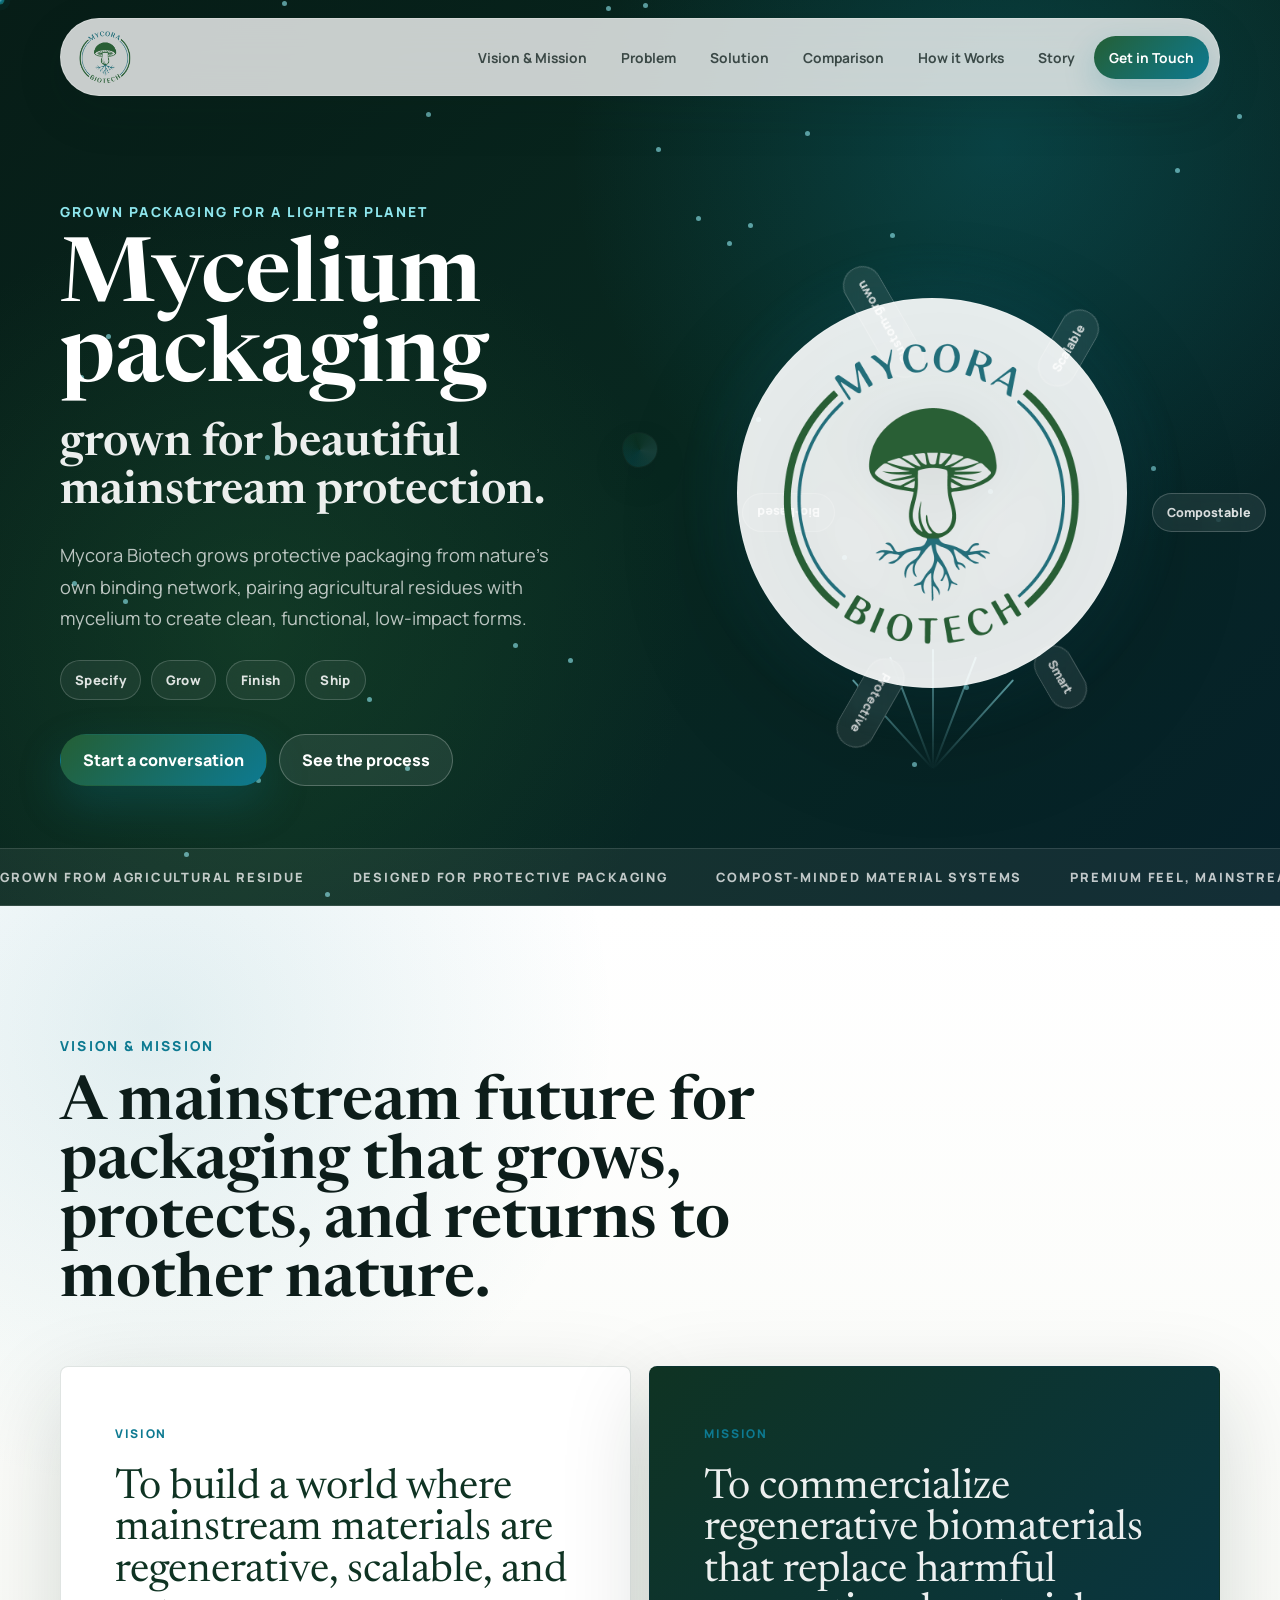
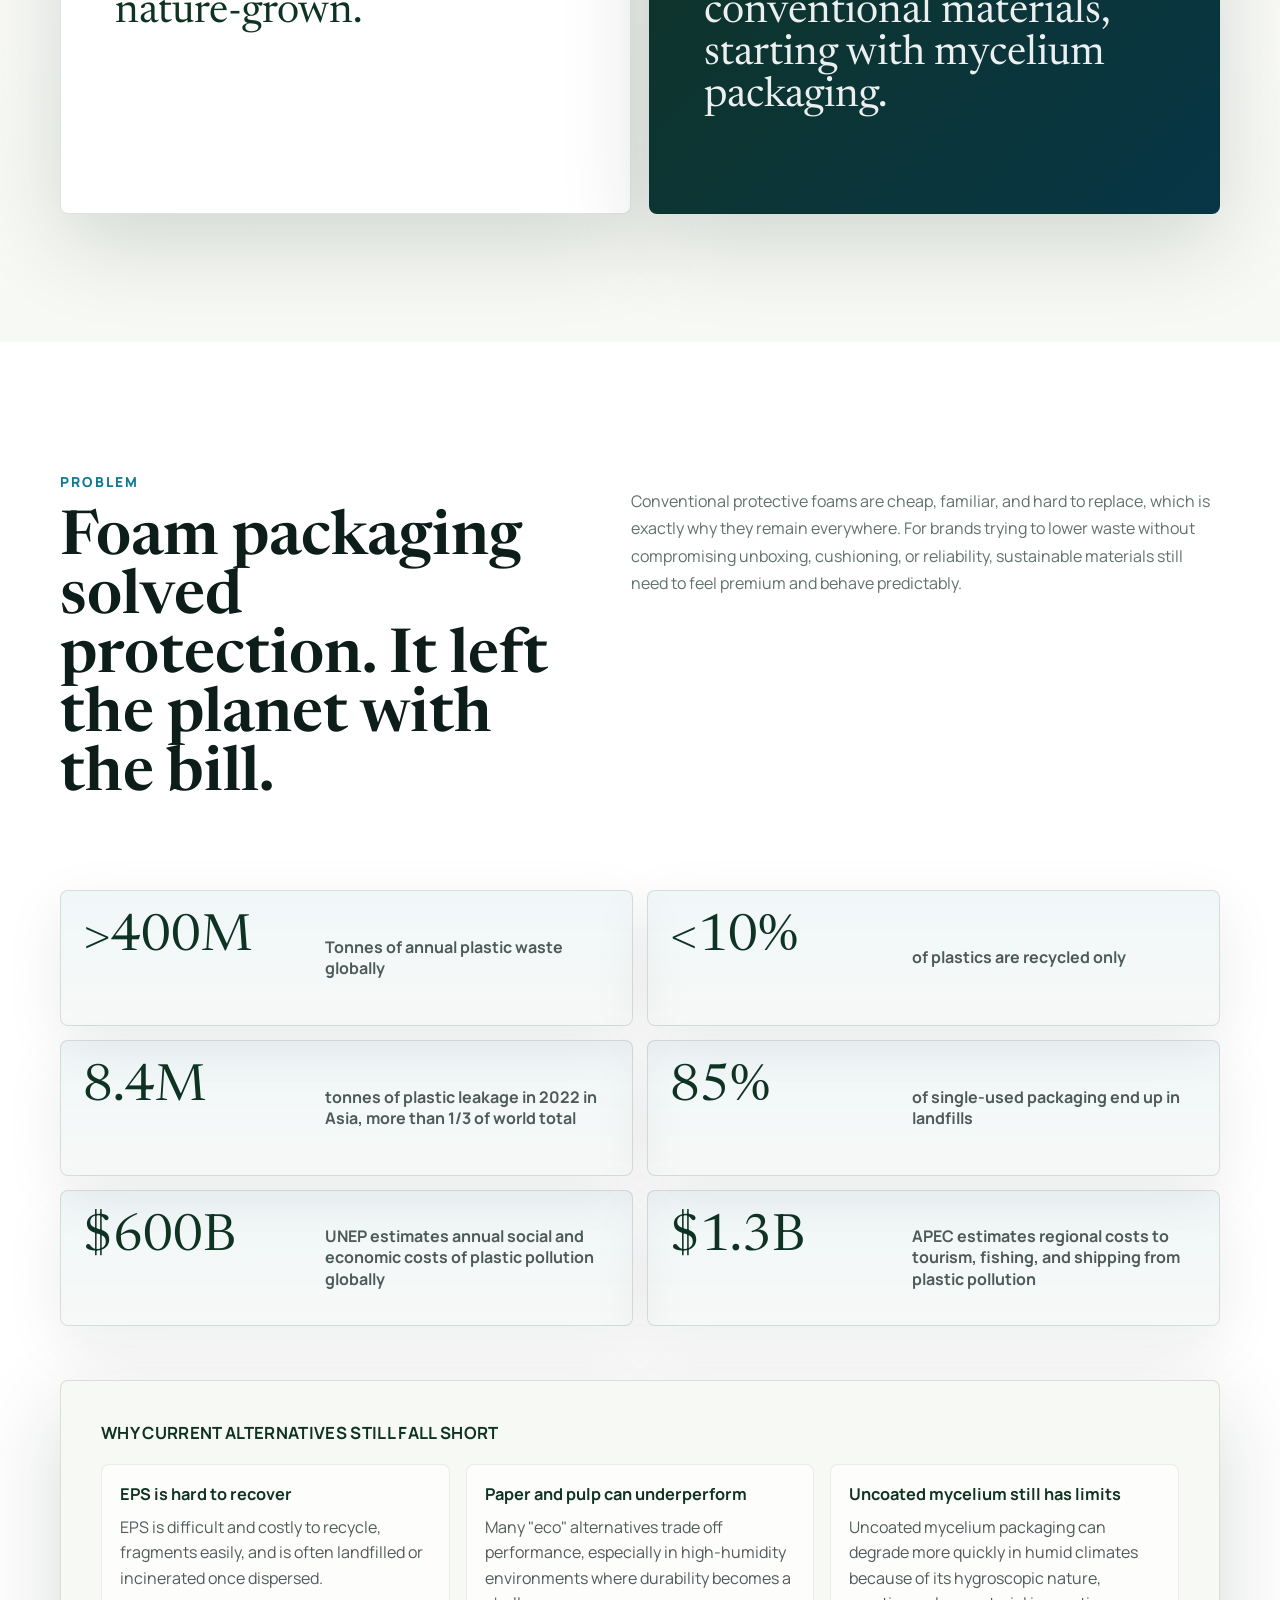
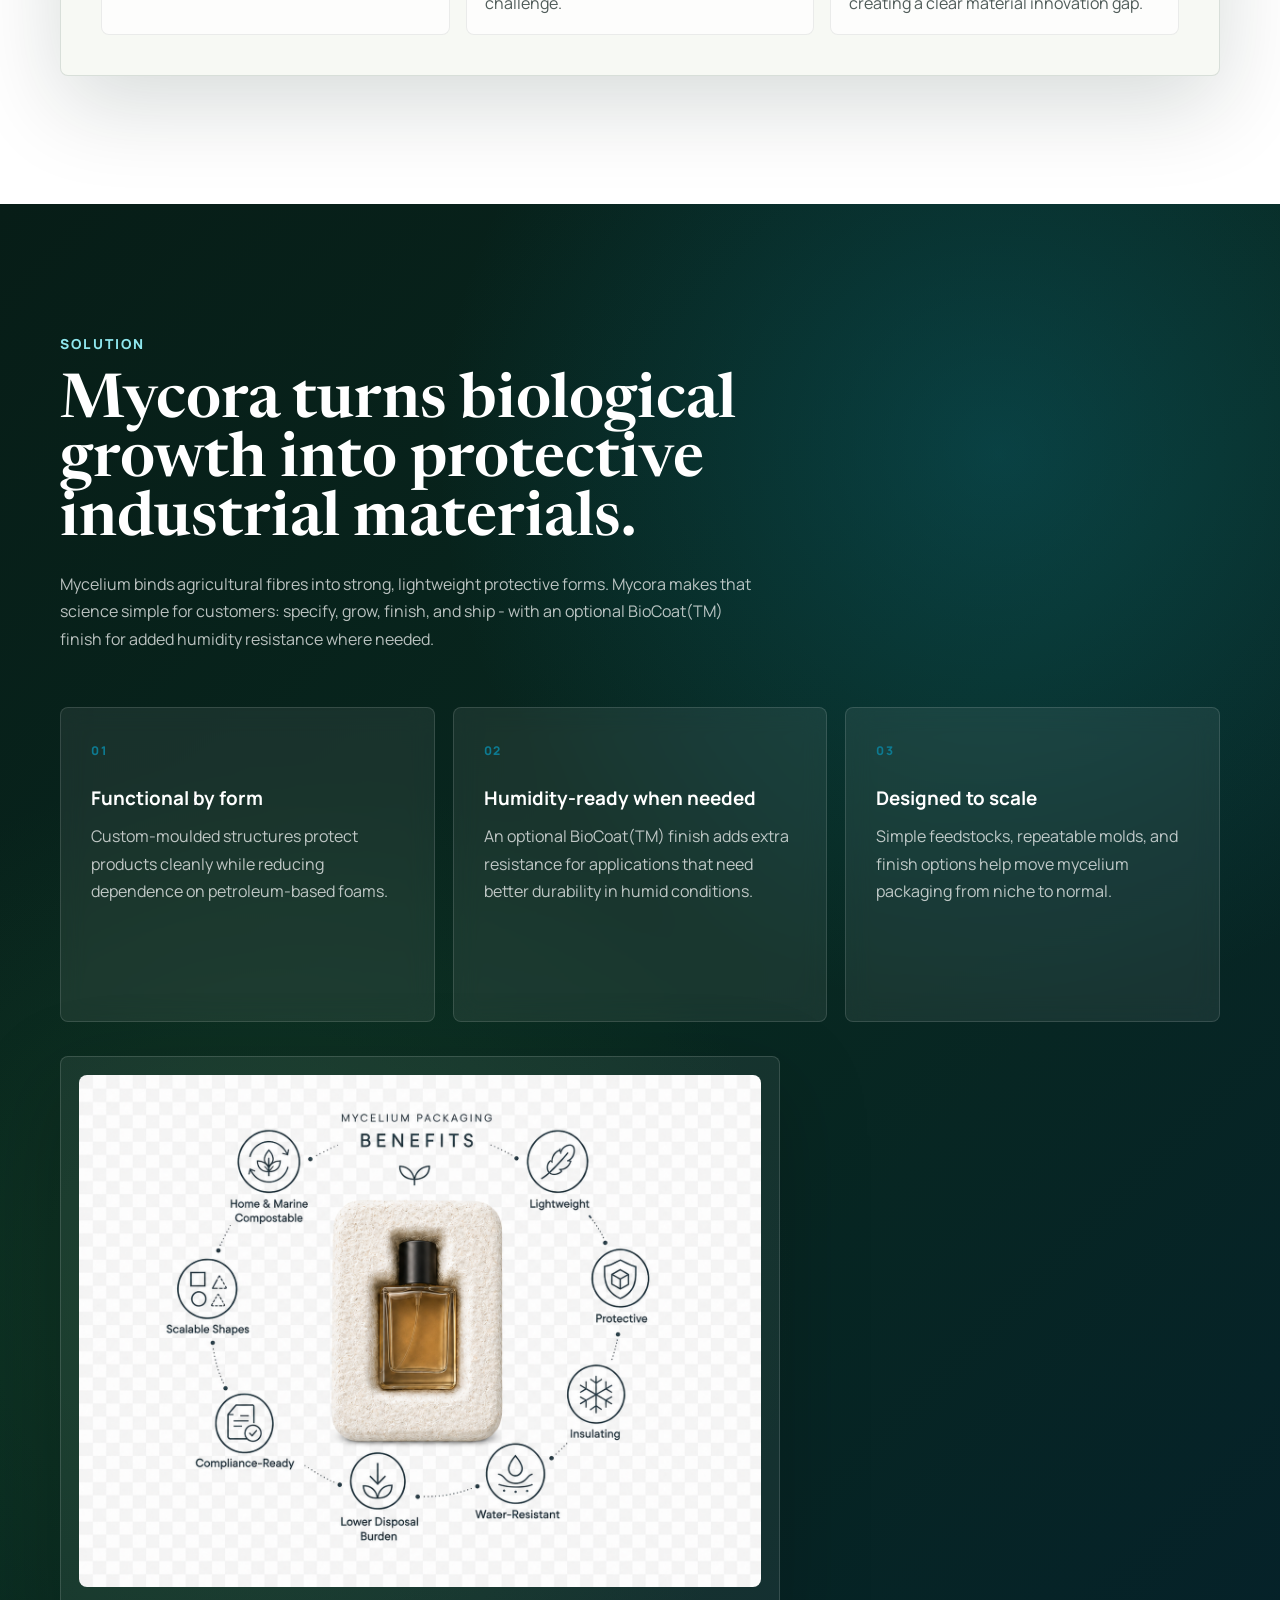
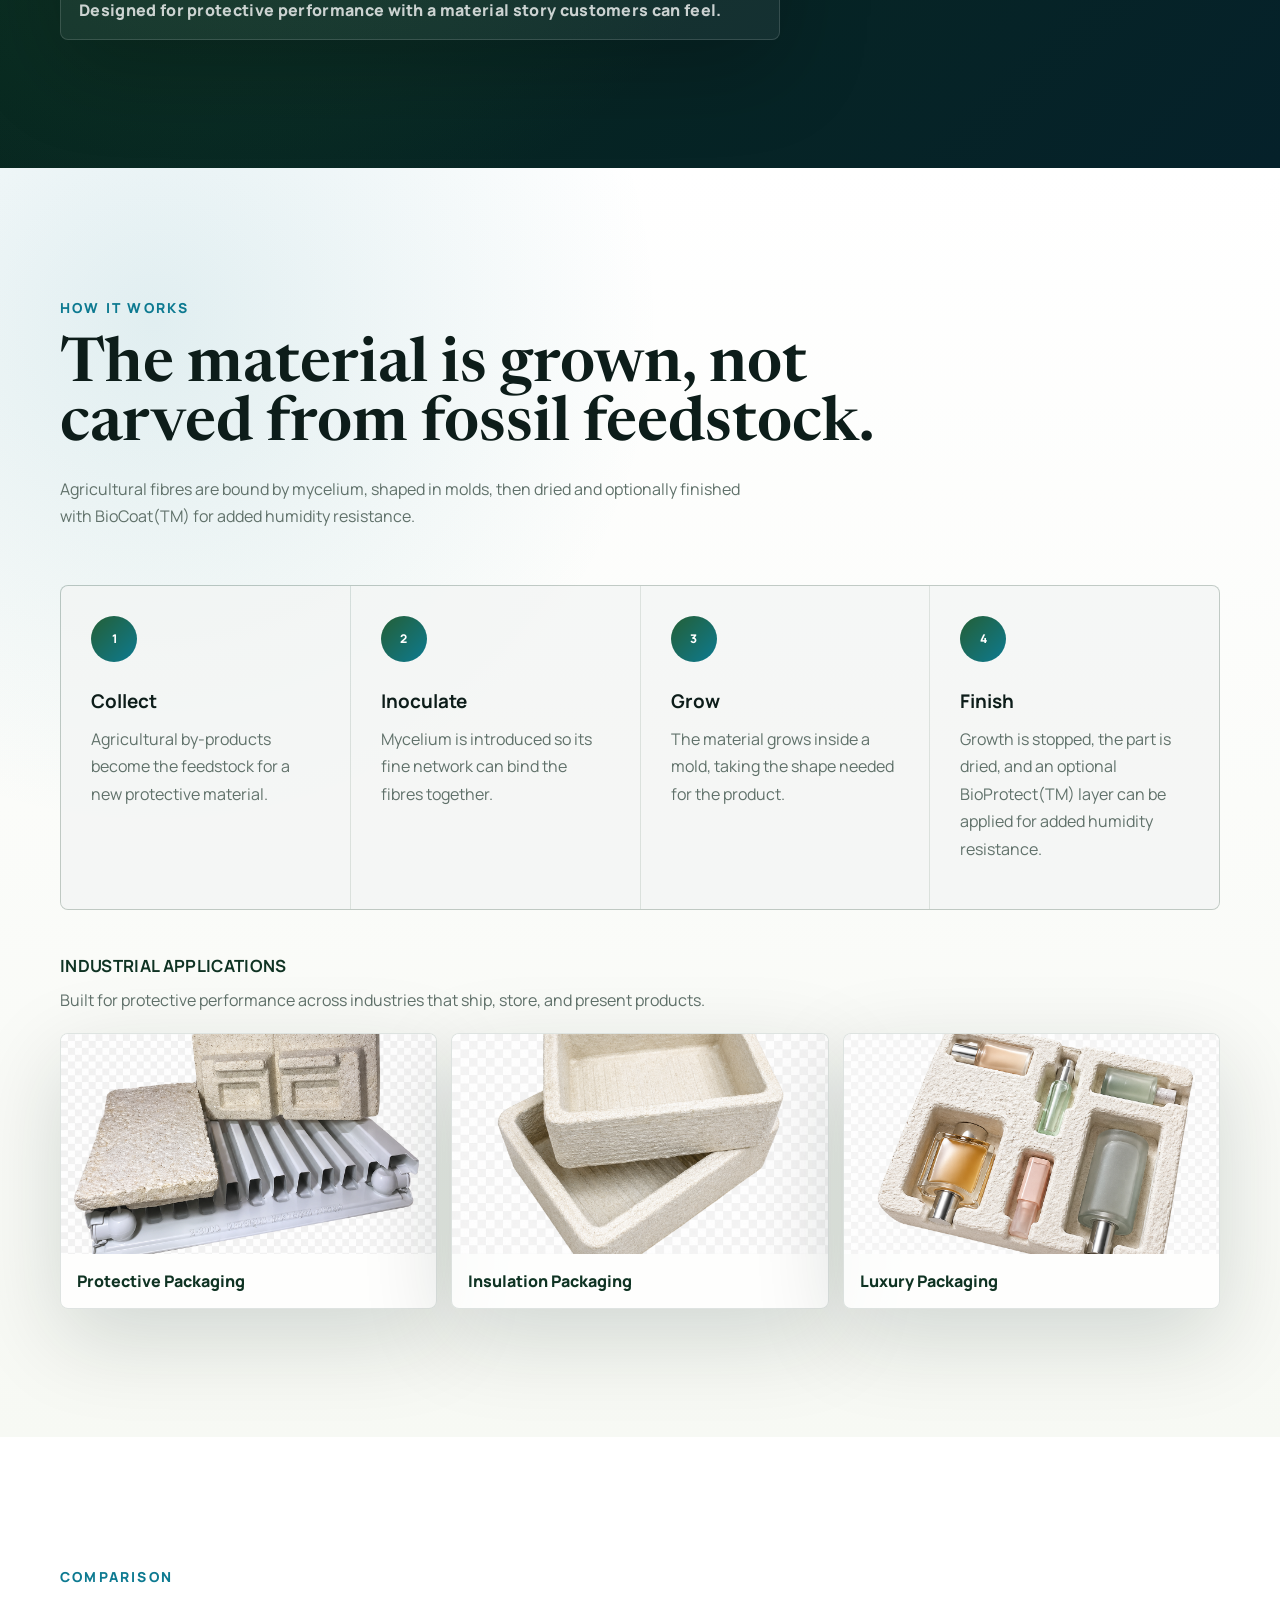
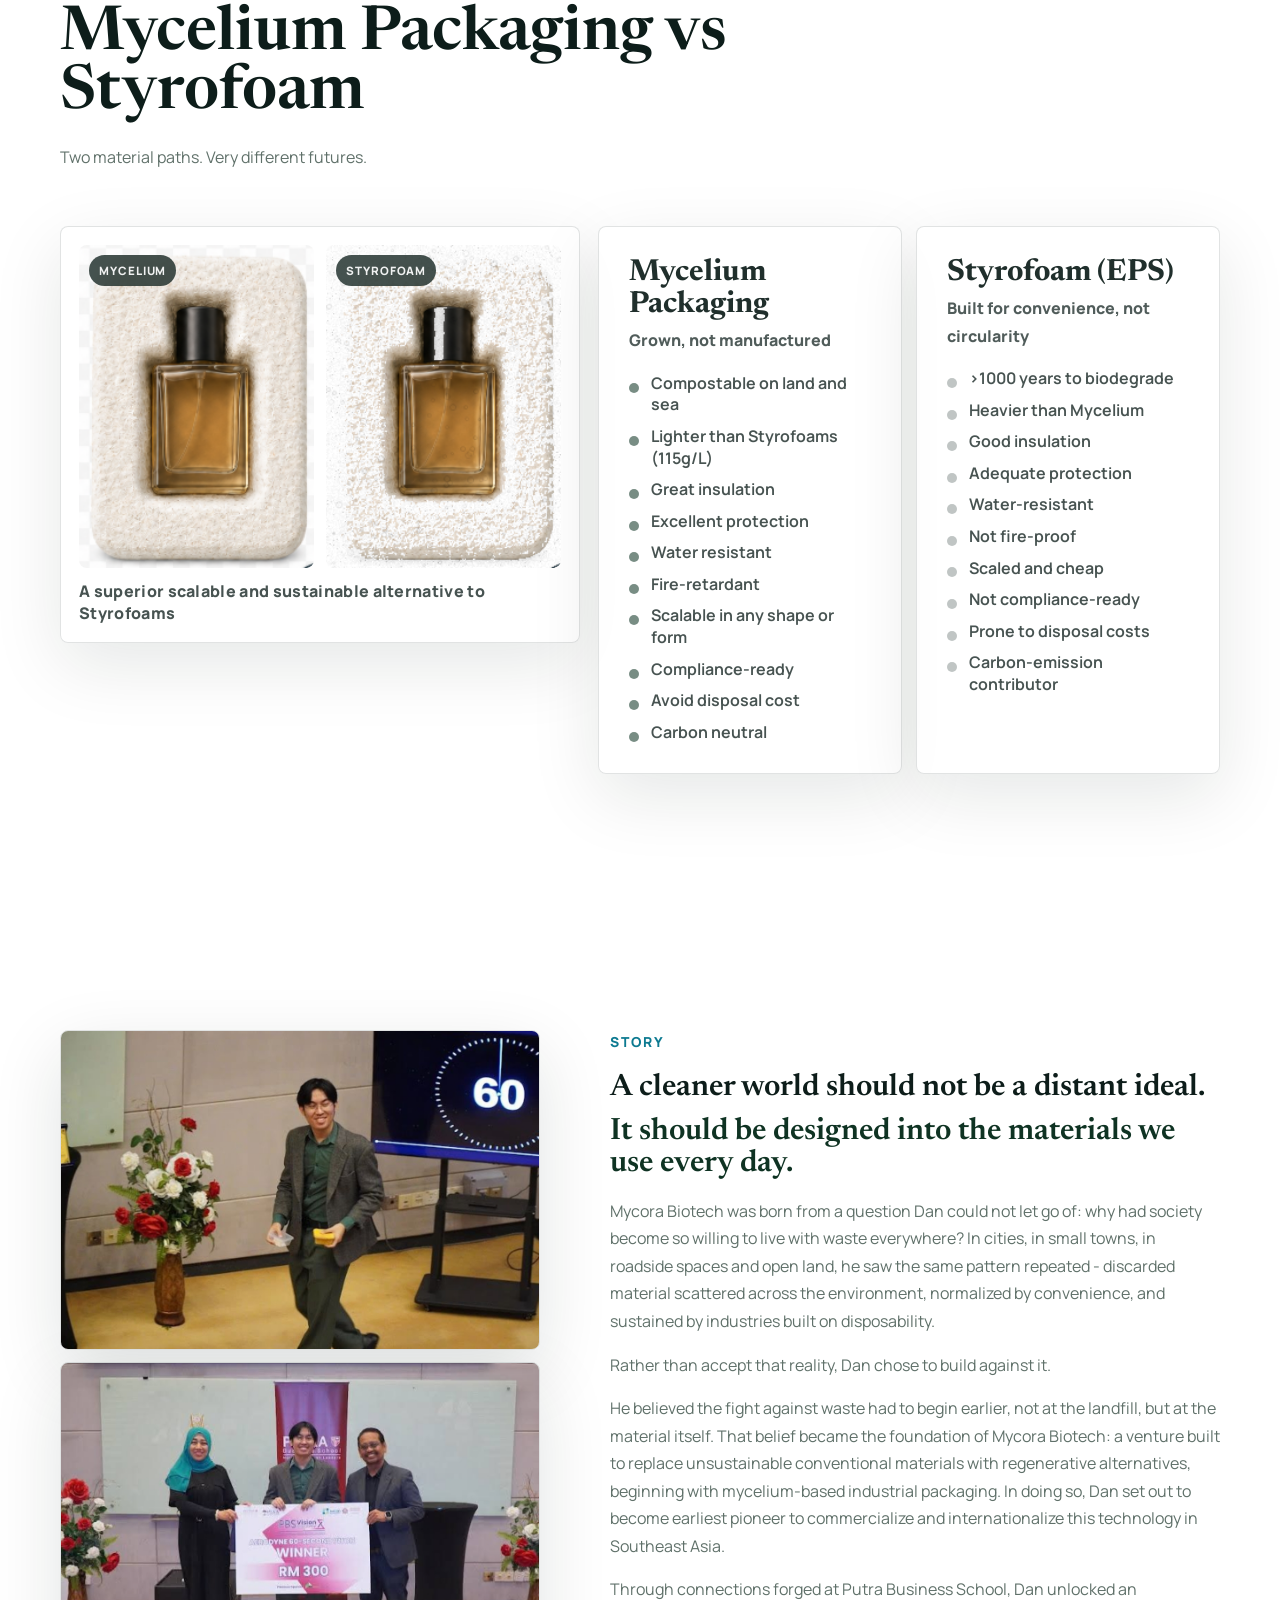
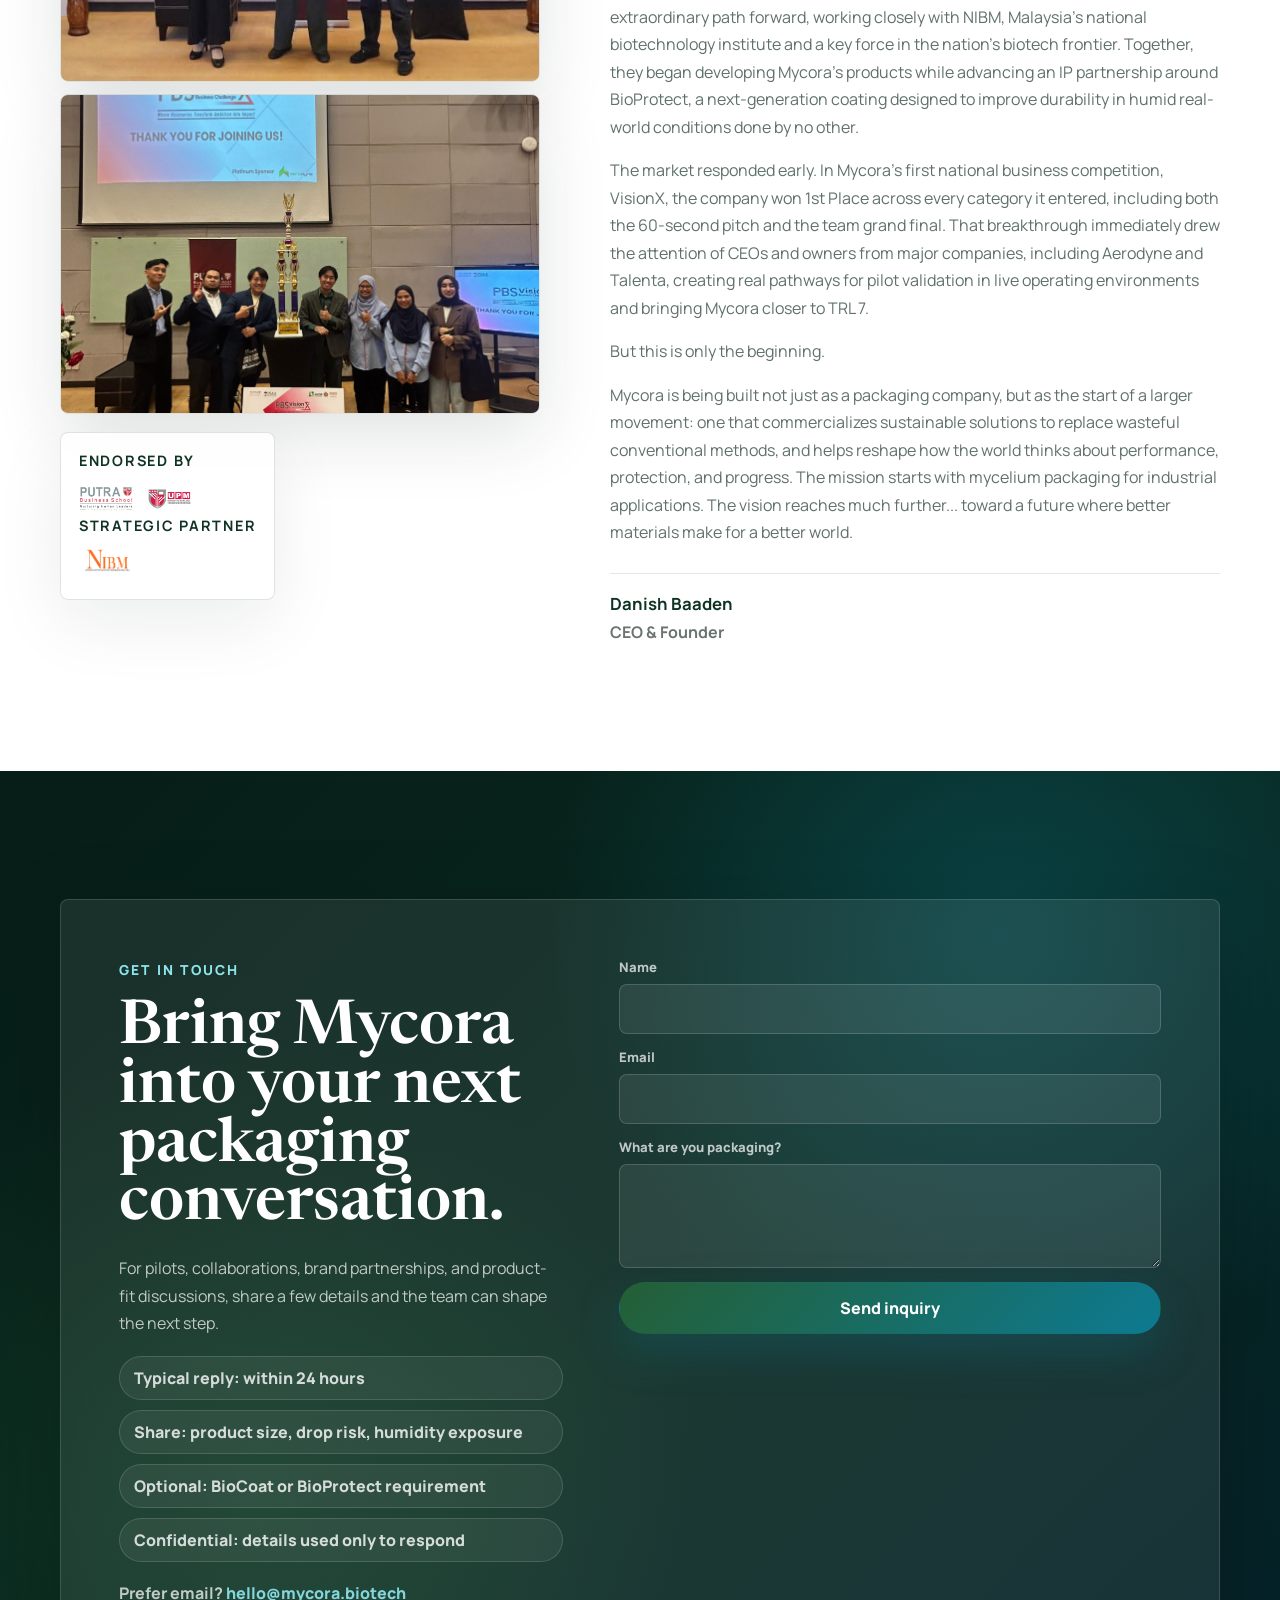
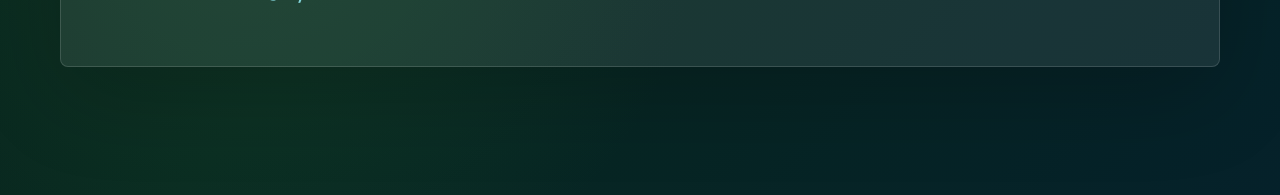
==== website/index.html @ afd1f7f7 "Add website project" ====
﻿<!doctype html>
<html lang="en">
  <head>
    <meta charset="UTF-8" />
    <meta name="viewport" content="width=device-width, initial-scale=1.0" />
    <title>Mycora Biotech | Mycelium Packaging for a Mainstream Future</title>
    <meta
      name="description"
      content="Mycora Biotech creates functional, high-quality mycelium packaging designed to move sustainable protective packaging from premium niche to global mainstream."
    />
    <meta name="theme-color" content="#0f3323" />
    <link rel="icon" href="assets/favicon.png" type="image/png" />
    <link rel="shortcut icon" href="assets/favicon.png" type="image/png" />
    <link rel="apple-touch-icon" href="assets/favicon.png" />
    <link rel="preconnect" href="https://fonts.googleapis.com" />
    <link rel="preconnect" href="https://fonts.gstatic.com" crossorigin />
    <link
      href="https://fonts.googleapis.com/css2?family=Manrope:wght@300;400;500;600;700;800&family=Newsreader:opsz,wght@6..72,500;6..72,600&display=swap"
      rel="stylesheet"
    />
    <link rel="stylesheet" href="styles.css" />
  </head>
  <body>
    <div class="cursor" aria-hidden="true"></div>
    <div class="cursor-ring" aria-hidden="true"></div>

    <header class="site-header" data-header>
      <a class="brand" href="#top" aria-label="Mycora Biotech home">
        <img src="assets/mycora-logo.png" alt="Mycora Biotech logo" />
      </a>
      <button class="menu-toggle" type="button" aria-label="Open navigation" aria-expanded="false" data-menu-toggle>
        <span></span>
        <span></span>
      </button>
      <nav class="nav-links" data-nav>
        <a href="#vision">Vision &amp; Mission</a>
        <a href="#problem">Problem</a>
        <a href="#solution">Solution</a>
        <a href="#compare">Comparison</a>
        <a href="#how">How it Works</a>
        <a href="#story">Story</a>
        <a class="nav-cta" href="#contact">Get in Touch</a>
      </nav>
    </header>

    <main id="top">
      <section class="hero section-dark">
        <div class="hero-particles" aria-hidden="true"></div>
        <div class="hero-grid">
            <div class="hero-copy reveal">
              <p class="eyebrow">Grown packaging for a lighter planet</p>
            <h1>
              <span class="hero-title">Mycelium packaging</span>
              <span class="hero-subtitle">grown for beautiful mainstream protection.</span>
            </h1>
            <p class="hero-lede">
              Mycora Biotech grows protective packaging from nature's own binding network, pairing agricultural
              residues with mycelium to create clean, functional, low-impact forms.
            </p>
            <div class="hero-chips" aria-label="Process highlights">
              <span>Specify</span>
              <span>Grow</span>
              <span>Finish</span>
              <span>Ship</span>
            </div>
            <div class="hero-actions">
              <a class="button primary" href="#contact">Start a conversation</a>
              <a class="button ghost" href="#how">See the process</a>
            </div>
          </div>

          <div class="hero-stage reveal reveal-delay-1" aria-label="Animated Mycora mycelium packaging system">
            <div class="stage-glow"></div>
            <div class="orbit orbit-one">
              <span>Compostable</span>
              <span>Protective</span>
              <span>Custom-grown</span>
            </div>
            <div class="orbit orbit-two">
              <span>Smart</span>
              <span>Bio-based</span>
              <span>Scalable</span>
            </div>
            <div class="logo-shell">
              <img src="assets/mycora-logo.png" alt="" />
            </div>
            <div class="root-lines" aria-hidden="true">
              <i></i><i></i><i></i><i></i><i></i>
            </div>
          </div>
        </div>
        <div class="ticker" aria-hidden="true">
          <div class="ticker-track">
            <span>grown from agricultural residue</span>
            <span>designed for protective packaging</span>
            <span>compost-minded material systems</span>
            <span>premium feel, mainstream ambition</span>
            <span>grown from agricultural residue</span>
            <span>designed for protective packaging</span>
            <span>compost-minded material systems</span>
            <span>premium feel, mainstream ambition</span>
          </div>
        </div>
      </section>

      <section id="vision" class="section section-light vision-section">
        <div class="section-heading reveal">
          <p class="eyebrow">Vision &amp; Mission</p>
          <h2>A mainstream future for packaging that grows, protects, and returns to mother nature.</h2>
        </div>
        <div class="statement-grid">
          <article class="statement-card reveal reveal-delay-1">
            <span>Vision</span>
            <p>To build a world where mainstream materials are regenerative, scalable, and nature-grown.</p>
          </article>
          <article class="statement-card dark-card reveal reveal-delay-2">
            <span>Mission</span>
            <p>To commercialize regenerative biomaterials that replace harmful conventional materials, starting with mycelium packaging.</p>
          </article>
        </div>
      </section>

      <section id="problem" class="section section-white problem-section">
        <div class="split">
          <div class="reveal">
            <p class="eyebrow">Problem</p>
            <h2>Foam packaging solved protection. It left the planet with the bill.</h2>
          </div>
          <div class="problem-copy reveal reveal-delay-1">
            <p>
              Conventional protective foams are cheap, familiar, and hard to replace, which is exactly why they remain
              everywhere. For brands trying to lower waste without compromising unboxing, cushioning, or reliability,
              sustainable materials still need to feel premium and behave predictably.
            </p>
          </div>
        </div>
        <div class="problem-grid reveal reveal-delay-2" aria-label="Plastic waste impact highlights">
          <article class="impact-card">
            <span class="impact-num">&gt;400M</span>
            <span class="impact-desc">Tonnes of annual plastic waste globally</span>
          </article>
          <article class="impact-card">
            <span class="impact-num">&lt;10%</span>
            <span class="impact-desc">of plastics are recycled only</span>
          </article>
          <article class="impact-card">
            <span class="impact-num">8.4M</span>
            <span class="impact-desc">tonnes of plastic leakage in 2022 in Asia, more than 1/3 of world total</span>
          </article>
          <article class="impact-card">
            <span class="impact-num">85%</span>
            <span class="impact-desc">of single-used packaging end up in landfills</span>
          </article>
          <article class="impact-card">
            <span class="impact-num">$600B</span>
            <span class="impact-desc">
              UNEP estimates annual social and economic costs of plastic pollution globally
            </span>
          </article>
          <article class="impact-card">
            <span class="impact-num">$1.3B</span>
            <span class="impact-desc">
              APEC estimates regional costs to tourism, fishing, and shipping from plastic pollution
            </span>
          </article>
        </div>

        <div class="fall-short reveal reveal-delay-3">
          <h3>Why current alternatives still fall short</h3>
          <div class="fall-short-list">
            <article>
              <strong>EPS is hard to recover</strong>
              <p>
                EPS is difficult and costly to recycle, fragments easily, and is often landfilled or incinerated once
                dispersed.
              </p>
            </article>
            <article>
              <strong>Paper and pulp can underperform</strong>
              <p>
                Many "eco" alternatives trade off performance, especially in high-humidity environments where
                durability becomes a challenge.
              </p>
            </article>
            <article>
              <strong>Uncoated mycelium still has limits</strong>
              <p>
                Uncoated mycelium packaging can degrade more quickly in humid climates because of its hygroscopic
                nature, creating a clear material innovation gap.
              </p>
            </article>
          </div>
        </div>
      </section>

      <section id="solution" class="section section-dark solution-section">
        <div class="section-heading reveal">
          <p class="eyebrow">Solution</p>
          <h2>Mycora turns biological growth into protective industrial materials.</h2>
          <p>
            Mycelium binds agricultural fibres into strong, lightweight protective forms. Mycora makes that science
            simple for customers: specify, grow, finish, and ship - with an optional BioCoat(TM) finish for added humidity
            resistance where needed.
          </p>
        </div>
        <div class="solution-grid">
          <article class="feature reveal reveal-delay-1">
            <span class="feature-icon">01</span>
            <h3>Functional by form</h3>
            <p>Custom-moulded structures protect products cleanly while reducing dependence on petroleum-based foams.</p>
          </article>
          <article class="feature reveal reveal-delay-2">
            <span class="feature-icon">02</span>
            <h3>Humidity-ready when needed</h3>
            <p>
              An optional BioCoat(TM) finish adds extra resistance for applications that need better durability in humid
              conditions.
            </p>
          </article>
          <article class="feature reveal reveal-delay-3">
            <span class="feature-icon">03</span>
            <h3>Designed to scale</h3>
            <p>
              Simple feedstocks, repeatable molds, and finish options help move mycelium packaging from niche to normal.
            </p>
          </article>
        </div>

        <div class="solution-media reveal reveal-delay-2">
          <figure class="diagram-figure">
            <img src="assets/mycelium-diagram.png" alt="Mycelium packaging benefits diagram" />
            <figcaption>Designed for protective performance with a material story customers can feel.</figcaption>
          </figure>
        </div>
      </section>

      <section id="how" class="section section-light process-section">
        <div class="section-heading reveal">
          <p class="eyebrow">How it Works</p>
          <h2>The material is grown, not carved from fossil feedstock.</h2>
          <p class="subline">
            Agricultural fibres are bound by mycelium, shaped in molds, then dried and optionally finished with BioCoat(TM)
            for added humidity resistance.
          </p>
        </div>
        <div class="process-line">
          <article class="process-step reveal">
            <span>1</span>
            <h3>Collect</h3>
            <p>Agricultural by-products become the feedstock for a new protective material.</p>
          </article>
          <article class="process-step reveal reveal-delay-1">
            <span>2</span>
            <h3>Inoculate</h3>
            <p>Mycelium is introduced so its fine network can bind the fibres together.</p>
          </article>
          <article class="process-step reveal reveal-delay-2">
            <span>3</span>
            <h3>Grow</h3>
            <p>The material grows inside a mold, taking the shape needed for the product.</p>
          </article>
          <article class="process-step reveal reveal-delay-3">
            <span>4</span>
            <h3>Finish</h3>
            <p>
              Growth is stopped, the part is dried, and an optional BioProtect(TM) layer can be applied for added humidity
              resistance.
            </p>
          </article>
        </div>

        <div class="apps-block reveal reveal-delay-2">
          <div class="apps-head">
            <h3>Industrial Applications</h3>
            <p>Built for protective performance across industries that ship, store, and present products.</p>
          </div>
          <div class="apps-grid" aria-label="Industrial applications">
            <article class="app-card">
              <img src="assets/Protective packaging.png" alt="Protective packaging example" />
              <span>Protective Packaging</span>
            </article>
            <article class="app-card">
              <img src="assets/Insulation packaging.png" alt="Insulation packaging example" />
              <span>Insulation Packaging</span>
            </article>
            <article class="app-card">
              <img src="assets/Luxury packaging.png" alt="Luxury packaging example" />
              <span>Luxury Packaging</span>
            </article>
          </div>
        </div>
      </section>

      <section id="compare" class="section section-white compare-section">
        <div class="section-heading reveal">
          <p class="eyebrow">Comparison</p>
          <h2>Mycelium Packaging vs Styrofoam</h2>
          <p>Two material paths. Very different futures.</p>
        </div>
        <div class="compare-board reveal reveal-delay-1">
          <figure class="insert-figure compare-figure">
            <div class="insert-grid" aria-label="Mycelium and Styrofoam inserts">
              <div class="insert-shot">
                <span>Mycelium</span>
                <img src="assets/mycelium-insert.png" alt="Mycelium packaging insert holding a perfume bottle" />
              </div>
              <div class="insert-shot insert-shot-eps">
                <span>Styrofoam</span>
                <img src="assets/styrofoam-insert.png" alt="Styrofoam insert holding a perfume bottle" />
              </div>
            </div>
            <figcaption>A superior scalable and sustainable alternative to Styrofoams</figcaption>
          </figure>

          <div class="compare-cols" aria-label="Mycelium vs EPS comparison">
            <article class="compare-col">
              <h3>Mycelium Packaging</h3>
              <p class="compare-sub">Grown, not manufactured</p>
              <ul>
                <li>Compostable on land and sea</li>
                <li>Lighter than Styrofoams (115g/L)</li>
                <li>Great insulation</li>
                <li>Excellent protection</li>
                <li>Water resistant</li>
                <li>Fire-retardant</li>
                <li>Scalable in any shape or form</li>
                <li>Compliance-ready</li>
                <li>Avoid disposal cost</li>
                <li>Carbon neutral</li>
              </ul>
            </article>
            <article class="compare-col eps-col">
              <h3>Styrofoam (EPS)</h3>
              <p class="compare-sub">Built for convenience, not circularity</p>
              <ul>
                <li>&gt;1000 years to biodegrade</li>
                <li>Heavier than Mycelium</li>
                <li>Good insulation</li>
                <li>Adequate protection</li>
                <li>Water-resistant</li>
                <li>Not fire-proof</li>
                <li>Scaled and cheap</li>
                <li>Not compliance-ready</li>
                <li>Prone to disposal costs</li>
                <li>Carbon-emission contributor</li>
              </ul>
            </article>
          </div>
        </div>
      </section>

      <section id="story" class="section section-white story-section">
        <div class="story-layout story-long">
          <div class="story-visual reveal">
            <div class="story-photos">
              <img src="assets/story-visionx-2.jpeg" alt="Person presenting at a business competition event" />
              <img src="assets/story-visionx-3.jpeg" alt="People holding an award check at an event" />
              <img src="assets/story-visionx-1.jpeg" alt="Group photo with a trophy and a champion banner" />
            </div>

            <div class="story-endorse">
              <h3>Endorsed by</h3>
              <div class="logo-row" aria-label="Endorsed by logos">
                <img src="assets/pbs-logo.png" alt="Putra Business School logo" />
                <img src="assets/upm-logo.png" alt="UPM logo" />
              </div>
              <h3 class="endorse-sub">Strategic partner</h3>
              <div class="logo-row" aria-label="Strategic partner logo">
                <img src="assets/nibm-logo.png" alt="NIBM logo" />
              </div>
            </div>
          </div>
          <div class="reveal reveal-delay-1">
            <p class="eyebrow">Story</p>
            <h2 class="story-headline">
              <span>A cleaner world should not be a distant ideal.</span>
              <span class="story-line2">It should be designed into the materials we use every day.</span>
            </h2>

            <p>
              Mycora Biotech was born from a question Dan could not let go of: why had society become so willing to
              live with waste everywhere? In cities, in small towns, in roadside spaces and open land, he saw the same
              pattern repeated - discarded material scattered across the environment, normalized by convenience, and
              sustained by industries built on disposability.
            </p>
            <p>Rather than accept that reality, Dan chose to build against it.</p>
            <p>
              He believed the fight against waste had to begin earlier, not at the landfill, but at the material
              itself. That belief became the foundation of Mycora Biotech: a venture built to replace unsustainable
              conventional materials with regenerative alternatives, beginning with mycelium-based industrial
              packaging. In doing so, Dan set out to become earliest pioneer to commercialize and internationalize this
              technology in Southeast Asia.
            </p>
            <p>
              Through connections forged at Putra Business School, Dan unlocked an extraordinary path forward, working
              closely with NIBM, Malaysia's national biotechnology institute and a key force in the nation's biotech
              frontier. Together, they began developing Mycora's products while advancing an IP partnership around
              BioProtect, a next-generation coating designed to improve durability in humid real-world conditions done
              by no other.
            </p>
            <p>
              The market responded early. In Mycora's first national business competition, VisionX, the company won 1st
              Place across every category it entered, including both the 60-second pitch and the team grand final. That
              breakthrough immediately drew the attention of CEOs and owners from major companies, including Aerodyne
              and Talenta, creating real pathways for pilot validation in live operating environments and bringing
              Mycora closer to TRL 7.
            </p>
            <p>But this is only the beginning.</p>
            <p>
              Mycora is being built not just as a packaging company, but as the start of a larger movement: one that
              commercializes sustainable solutions to replace wasteful conventional methods, and helps reshape how the
              world thinks about performance, protection, and progress. The mission starts with mycelium packaging for
              industrial applications. The vision reaches much further... toward a future where better materials make
              for a better world.
            </p>

            <div class="story-signature">
              <strong>Danish Baaden</strong>
              <span>CEO &amp; Founder</span>
            </div>
          </div>
        </div>
      </section>

      <section id="contact" class="section section-dark contact-section">
        <div class="contact-shell reveal">
          <div>
            <p class="eyebrow">Get in Touch</p>
            <h2>Bring Mycora into your next packaging conversation.</h2>
            <p>
              For pilots, collaborations, brand partnerships, and product-fit discussions, share a few details and the
              team can shape the next step.
            </p>
            <div class="contact-notes" aria-label="Contact notes">
              <span>Typical reply: within 24 hours</span>
              <span>Share: product size, drop risk, humidity exposure</span>
              <span>Optional: BioCoat or BioProtect requirement</span>
              <span>Confidential: details used only to respond</span>
            </div>
            <p class="contact-direct">
              Prefer email? <a href="mailto:hello@mycora.biotech">hello@mycora.biotech</a>
            </p>
          </div>
          <form class="contact-form" action="mailto:hello@mycora.biotech" method="post" enctype="text/plain">
            <label>
              <span>Name</span>
              <input name="name" autocomplete="name" required />
            </label>
            <label>
              <span>Email</span>
              <input type="email" name="email" autocomplete="email" required />
            </label>
            <label>
              <span>What are you packaging?</span>
              <textarea name="message" rows="4" required></textarea>
            </label>
            <button class="button primary" type="submit">Send inquiry</button>
          </form>
        </div>
      </section>
    </main>

    <script src="script.js"></script>
  </body>
</html>
---- website/styles.css ----
:root {
  --white: #ffffff;
  --paper: #f7f9f4;
  --mist: #e7f0ed;
  --green: #245f35;
  --green-dark: #0f3323;
  --green-deep: #071d17;
  --blue: #0d7a91;
  --blue-soft: #d8eef2;
  --ink: #0d1d1a;
  --muted: #60716a;
  --line: rgba(15, 51, 35, 0.13);
  --shadow: 0 28px 90px rgba(7, 29, 23, 0.16);
  --ease: cubic-bezier(0.16, 1, 0.3, 1);
}

* {
  box-sizing: border-box;
}

html {
  scroll-behavior: smooth;
}

body {
  margin: 0;
  font-family: "Manrope", system-ui, sans-serif;
  color: var(--ink);
  background: var(--paper);
  cursor: none;
  overflow-x: hidden;
}

a,
button,
input,
textarea {
  font: inherit;
}

a {
  color: inherit;
  text-decoration: none;
}

img {
  display: block;
  max-width: 100%;
}

.cursor,
.cursor-ring {
  position: fixed;
  z-index: 1000;
  left: 0;
  top: 0;
  pointer-events: none;
  transform: translate(-50%, -50%);
}

.cursor {
  width: 9px;
  height: 9px;
  border-radius: 999px;
  background: radial-gradient(circle at 30% 30%, #b9fff7, rgba(13, 122, 145, 0.95) 55%, rgba(36, 95, 53, 0.9));
  box-shadow: 0 0 0 6px rgba(13, 122, 145, 0.08);
  opacity: 0.95;
}

.cursor-ring {
  width: 34px;
  height: 34px;
  border: 0;
  border-radius: 46% 54% 56% 44% / 44% 46% 54% 56%;
  background:
    conic-gradient(
      from 220deg,
      rgba(13, 122, 145, 0.28),
      rgba(36, 95, 53, 0.24),
      rgba(142, 230, 237, 0.18),
      rgba(13, 122, 145, 0.28)
    );
  box-shadow: 0 0 0 1px rgba(255, 255, 255, 0.04), 0 14px 40px rgba(7, 29, 23, 0.18);
  filter: saturate(1.05);
  opacity: 0.68;
  animation: cursor-blob 6.2s ease-in-out infinite;
  transition: width 0.22s var(--ease), height 0.22s var(--ease), opacity 0.22s var(--ease), filter 0.22s var(--ease);
  transform: translate(-50%, -50%) rotate(var(--ring-rot, 0deg));
}

.cursor-ring.is-active {
  width: 50px;
  height: 50px;
  opacity: 0.82;
  filter: saturate(1.15) brightness(1.02);
}

.cursor-ring.is-press {
  width: 58px;
  height: 58px;
  opacity: 0.92;
}

.site-header {
  position: fixed;
  z-index: 100;
  top: 18px;
  left: 50%;
  display: flex;
  width: min(1160px, calc(100% - 32px));
  align-items: center;
  justify-content: space-between;
  gap: 24px;
  padding: 10px 10px 10px 16px;
  border: 1px solid rgba(255, 255, 255, 0.22);
  border-radius: 999px;
  background: rgba(255, 255, 255, 0.78);
  box-shadow: 0 16px 50px rgba(7, 29, 23, 0.12);
  backdrop-filter: blur(24px);
  transform: translateX(-50%);
  animation: slide-down 0.8s var(--ease) both;
}

.brand img {
  width: 56px;
  height: 56px;
  object-fit: contain;
}

.nav-links {
  display: flex;
  align-items: center;
  gap: 4px;
}

.nav-links a {
  padding: 12px 15px;
  border-radius: 999px;
  color: rgba(13, 29, 26, 0.76);
  font-size: 0.86rem;
  font-weight: 700;
  transition: color 0.2s ease, background 0.2s ease, transform 0.2s ease;
}

.nav-links a:hover {
  color: var(--green-dark);
  background: rgba(36, 95, 53, 0.08);
  transform: translateY(-1px);
}

.nav-links .nav-cta {
  color: var(--white);
  background: linear-gradient(135deg, var(--green), var(--blue));
  box-shadow: 0 12px 32px rgba(13, 122, 145, 0.22);
}

.menu-toggle {
  display: none;
}

.section {
  position: relative;
  overflow: hidden;
  padding: 128px max(24px, calc((100vw - 1160px) / 2));
}

.section-dark {
  color: var(--white);
  background:
    radial-gradient(circle at 78% 16%, rgba(13, 122, 145, 0.32), transparent 34%),
    radial-gradient(circle at 20% 70%, rgba(36, 95, 53, 0.34), transparent 36%),
    linear-gradient(135deg, var(--green-deep), #082820 52%, #05212a);
}

.section-light {
  background:
    radial-gradient(circle at 12% 12%, rgba(13, 122, 145, 0.12), transparent 32%),
    linear-gradient(180deg, #ffffff, var(--paper));
}

.section-white {
  background: var(--white);
}

.hero {
  min-height: 100svh;
  padding: 138px max(24px, calc((100vw - 1160px) / 2)) 0;
}

.hero-grid {
  position: relative;
  z-index: 2;
  display: grid;
  min-height: calc(100svh - 190px);
  grid-template-columns: minmax(0, 0.95fr) minmax(360px, 1.05fr);
  align-items: center;
  gap: 64px;
}

.eyebrow {
  margin: 0 0 18px;
  color: var(--blue);
  font-size: 0.86rem;
  font-weight: 800;
  letter-spacing: 0.16em;
  text-transform: uppercase;
}

.section-dark .eyebrow {
  color: #8ee6ed;
}

h1,
h2,
h3,
p {
  margin-top: 0;
}

h1,
h2 {
  font-family: "Newsreader", Georgia, serif;
  letter-spacing: 0;
}

h1 {
  max-width: 720px;
  margin-bottom: 24px;
  font-size: clamp(3.4rem, 5.8vw, 6.6rem);
  font-weight: 600;
  line-height: 0.97;
  overflow-wrap: normal;
}

.hero-title {
  display: block;
  font-size: 1.2em;
  line-height: 0.9;
}

.hero-subtitle {
  display: block;
  margin-top: 18px;
  font-size: 0.62em;
  line-height: 1.05;
  color: rgba(255, 255, 255, 0.92);
}

h2 {
  margin-bottom: 20px;
  font-size: clamp(2.35rem, 4.8vw, 5rem);
  font-weight: 600;
  line-height: 0.96;
}

h3 {
  margin-bottom: 12px;
  font-size: 1.18rem;
}

p {
  color: var(--muted);
  font-size: 1rem;
  line-height: 1.72;
}

.section-dark p {
  color: rgba(255, 255, 255, 0.72);
}

.hero-lede {
  max-width: 630px;
  font-size: 1.14rem;
}

.hero-chips {
  display: flex;
  flex-wrap: wrap;
  gap: 10px;
  margin-top: 26px;
}

.hero-chips span {
  border: 1px solid rgba(255, 255, 255, 0.18);
  border-radius: 999px;
  padding: 10px 14px;
  color: rgba(255, 255, 255, 0.86);
  background: rgba(255, 255, 255, 0.06);
  font-size: 0.82rem;
  font-weight: 800;
  letter-spacing: 0.02em;
  backdrop-filter: blur(12px);
  transition: transform 0.22s var(--ease), background 0.22s var(--ease);
}

.hero-chips span:hover {
  transform: translateY(-2px);
  background: rgba(255, 255, 255, 0.1);
}

.hero-actions {
  display: flex;
  flex-wrap: wrap;
  gap: 12px;
  margin-top: 34px;
}

.button {
  display: inline-flex;
  min-height: 50px;
  align-items: center;
  justify-content: center;
  border: 1px solid transparent;
  border-radius: 999px;
  padding: 14px 22px;
  font-weight: 800;
  transition: transform 0.2s ease, box-shadow 0.2s ease, background 0.2s ease;
}

.button:hover {
  transform: translateY(-2px);
}

.button.primary {
  color: var(--white);
  background: linear-gradient(135deg, var(--green), var(--blue));
  box-shadow: 0 18px 44px rgba(13, 122, 145, 0.26);
}

.button.ghost {
  color: var(--white);
  border-color: rgba(255, 255, 255, 0.24);
  background: rgba(255, 255, 255, 0.08);
}

.hero-stage {
  position: relative;
  display: grid;
  min-height: 620px;
  place-items: center;
  overflow: visible;
}

.stage-glow {
  position: absolute;
  width: min(88vw, 520px);
  aspect-ratio: 1;
  border-radius: 50%;
  background: radial-gradient(circle, rgba(255, 255, 255, 0.18), rgba(13, 122, 145, 0.18) 42%, transparent 68%);
  filter: blur(2px);
  animation: hero-glow 4.8s ease-in-out infinite;
}

.logo-shell {
  position: relative;
  z-index: 3;
  display: grid;
  width: min(50vw, 390px);
  aspect-ratio: 1;
  place-items: center;
  border: 1px solid rgba(255, 255, 255, 0.2);
  border-radius: 50%;
  background: rgba(255, 255, 255, 0.9);
  box-shadow: 0 36px 120px rgba(0, 0, 0, 0.24);
  animation: float-logo 6.5s ease-in-out infinite;
}

.logo-shell img {
  width: 84%;
  filter: drop-shadow(0 12px 32px rgba(7, 29, 23, 0.12));
}

.orbit {
  position: absolute;
  inset: 50%;
  z-index: 2;
  animation: orbit 22s linear infinite;
}

.orbit-two {
  animation-duration: 30s;
  animation-direction: reverse;
}

.orbit span {
  position: absolute;
  display: inline-flex;
  width: max-content;
  align-items: center;
  border: 1px solid rgba(255, 255, 255, 0.2);
  border-radius: 999px;
  padding: 10px 14px;
  color: rgba(255, 255, 255, 0.86);
  background: rgba(255, 255, 255, 0.08);
  font-size: 0.78rem;
  font-weight: 800;
  backdrop-filter: blur(12px);
  animation: counter-orbit 22s linear infinite;
}

.orbit-two span {
  animation-duration: 30s;
  animation-direction: reverse;
}

.orbit span:nth-child(1) {
  transform: rotate(0deg) translateX(220px);
}

.orbit span:nth-child(2) {
  transform: rotate(120deg) translateX(220px);
}

.orbit span:nth-child(3) {
  transform: rotate(240deg) translateX(220px);
}

.orbit-two span:nth-child(1) {
  transform: rotate(60deg) translateX(190px);
}

.orbit-two span:nth-child(2) {
  transform: rotate(180deg) translateX(190px);
}

.orbit-two span:nth-child(3) {
  transform: rotate(300deg) translateX(190px);
}

.root-lines {
  position: absolute;
  z-index: 1;
  bottom: 34px;
  left: 50%;
  width: 290px;
  height: 150px;
  transform: translateX(-50%);
}

.root-lines i {
  position: absolute;
  bottom: 0;
  left: 50%;
  width: 2px;
  height: 120px;
  border-radius: 999px;
  background: linear-gradient(to top, transparent, rgba(142, 230, 237, 0.7));
  transform-origin: bottom;
  animation: root-sway 4s ease-in-out infinite;
}

.root-lines i:nth-child(1) { transform: rotate(-42deg); animation-delay: 0.2s; }
.root-lines i:nth-child(2) { transform: rotate(-21deg); animation-delay: 0.4s; }
.root-lines i:nth-child(3) { transform: rotate(0); animation-delay: 0.6s; }
.root-lines i:nth-child(4) { transform: rotate(21deg); animation-delay: 0.8s; }
.root-lines i:nth-child(5) { transform: rotate(42deg); animation-delay: 1s; }

.hero-particles span {
  position: absolute;
  width: 5px;
  height: 5px;
  border-radius: 50%;
  background: rgba(142, 230, 237, 0.62);
  animation: float-particle var(--duration, 8s) ease-in-out infinite;
  animation-delay: var(--delay, 0s);
}

.ticker {
  position: relative;
  z-index: 2;
  overflow: hidden;
  margin-inline: calc(max(24px, (100vw - 1160px) / 2) * -1);
  border-top: 1px solid rgba(255, 255, 255, 0.12);
  border-bottom: 1px solid rgba(255, 255, 255, 0.12);
  background: rgba(255, 255, 255, 0.06);
}

.ticker-track {
  display: flex;
  width: max-content;
  gap: 48px;
  padding: 19px 0;
  color: rgba(255, 255, 255, 0.74);
  font-size: 0.8rem;
  font-weight: 800;
  letter-spacing: 0.14em;
  text-transform: uppercase;
  animation: ticker-scroll 28s linear infinite;
}

.section-heading {
  max-width: 820px;
  margin-bottom: 54px;
}

.section-heading p {
  max-width: 700px;
}

.statement-grid {
  display: grid;
  grid-template-columns: repeat(2, minmax(0, 1fr));
  gap: 18px;
}

.statement-card {
  min-height: 360px;
  padding: clamp(28px, 5vw, 54px);
  border: 1px solid var(--line);
  border-radius: 8px;
  background: var(--white);
  box-shadow: var(--shadow);
}

.statement-card span,
.feature-icon,
.process-step span {
  display: inline-flex;
  margin-bottom: 26px;
  color: var(--blue);
  font-size: 0.75rem;
  font-weight: 900;
  letter-spacing: 0.14em;
  text-transform: uppercase;
}

.statement-card p {
  max-width: 570px;
  color: var(--green-dark);
  font-family: "Newsreader", Georgia, serif;
  font-size: clamp(1.65rem, 3.25vw, 3.2rem);
  line-height: 1;
}

.statement-card.dark-card {
  color: var(--white);
  background: linear-gradient(135deg, var(--green-dark), #083647);
}

.statement-card.dark-card p {
  color: rgba(255, 255, 255, 0.92);
}

.split {
  display: grid;
  grid-template-columns: 0.92fr 1.08fr;
  gap: 70px;
  align-items: start;
}

.problem-copy {
  padding-top: 18px;
}

.problem-grid {
  display: grid;
  grid-template-columns: repeat(2, minmax(0, 1fr));
  gap: 14px;
  margin-top: 64px;
}

.impact-card {
  display: grid;
  grid-template-columns: 1fr 1.25fr;
  gap: 14px;
  min-height: 136px;
  padding: 22px 22px;
  border: 1px solid var(--line);
  border-radius: 8px;
  background: linear-gradient(180deg, rgba(13, 122, 145, 0.06), rgba(36, 95, 53, 0.04));
  box-shadow: 0 18px 60px rgba(7, 29, 23, 0.08);
  transition: transform 0.28s var(--ease), background 0.28s var(--ease);
}

.impact-card:hover {
  transform: translateY(-6px);
  background: linear-gradient(180deg, rgba(13, 122, 145, 0.1), rgba(36, 95, 53, 0.06));
}

.impact-num {
  font-family: "Newsreader", Georgia, serif;
  font-size: clamp(2.2rem, 4vw, 3.4rem);
  line-height: 1;
  color: var(--green-dark);
}

.impact-desc {
  color: rgba(13, 29, 26, 0.72);
  font-weight: 700;
  line-height: 1.35;
  align-self: center;
}

.fall-short {
  margin-top: 54px;
  padding: clamp(22px, 4vw, 40px);
  border: 1px solid var(--line);
  border-radius: 8px;
  background: var(--paper);
  box-shadow: var(--shadow);
}

.fall-short h3 {
  margin-bottom: 20px;
  color: var(--green-dark);
  font-size: 1.05rem;
  letter-spacing: 0.02em;
  text-transform: uppercase;
}

.fall-short-list {
  display: grid;
  grid-template-columns: repeat(3, minmax(0, 1fr));
  gap: 16px;
}

.fall-short-list article {
  padding: 18px 18px;
  border: 1px solid rgba(13, 29, 26, 0.08);
  border-radius: 8px;
  background: rgba(255, 255, 255, 0.68);
}

.fall-short-list strong {
  display: block;
  margin-bottom: 10px;
  color: var(--green-dark);
  font-size: 1.02rem;
}

.fall-short-list p {
  margin: 0;
  color: rgba(13, 29, 26, 0.72);
  line-height: 1.58;
}

.solution-grid {
  display: grid;
  grid-template-columns: repeat(3, minmax(0, 1fr));
  gap: 18px;
}

.feature {
  min-height: 315px;
  padding: 30px;
  border: 1px solid rgba(255, 255, 255, 0.13);
  border-radius: 8px;
  background: rgba(255, 255, 255, 0.07);
  backdrop-filter: blur(12px);
  transition: transform 0.28s var(--ease), background 0.28s var(--ease);
}

.feature:hover {
  background: rgba(255, 255, 255, 0.1);
  transform: translateY(-6px);
}

.feature h3 {
  color: var(--white);
}

.solution-media {
  margin-top: 34px;
  display: grid;
  justify-content: end;
}

.solution-compare {
  margin-top: 34px;
}

.compare-board {
  margin-top: 34px;
  display: grid;
  grid-template-columns: minmax(0, 520px) 1fr;
  gap: 18px;
  align-items: start;
}

.compare-figure {
  justify-self: start;
}

.compare-section .insert-figure {
  width: 100%;
  max-width: 560px;
  border: 1px solid rgba(13, 29, 26, 0.12);
  background: rgba(255, 255, 255, 0.82);
  box-shadow: 0 22px 70px rgba(7, 29, 23, 0.1);
}

.compare-section .insert-figure figcaption {
  color: rgba(13, 29, 26, 0.76);
}

.compare-section .compare-col {
  border: 1px solid rgba(13, 29, 26, 0.12);
  background: rgba(255, 255, 255, 0.76);
  box-shadow: 0 22px 70px rgba(7, 29, 23, 0.1);
}

.compare-section .compare-col h3 {
  color: rgba(13, 29, 26, 0.92);
}

.compare-section .compare-sub {
  color: rgba(13, 29, 26, 0.72);
}

.compare-section .compare-col li {
  color: rgba(13, 29, 26, 0.76);
}

.compare-section .compare-col li::before {
  background: rgba(15, 51, 35, 0.56);
}

.compare-section .eps-col li::before {
  background: rgba(13, 29, 26, 0.26);
}

@media (max-width: 980px) {
  .compare-board {
    grid-template-columns: 1fr;
    gap: 16px;
  }

  .compare-figure {
    max-width: 720px;
  }
}

.compare-cols {
  display: grid;
  grid-template-columns: 1fr 1fr;
  gap: 14px;
}

.compare-col {
  padding: clamp(20px, 3.2vw, 30px);
  border: 1px solid rgba(255, 255, 255, 0.14);
  border-radius: 8px;
  background: rgba(255, 255, 255, 0.07);
  box-shadow: 0 28px 90px rgba(0, 0, 0, 0.18);
}

.compare-col h3 {
  margin: 0 0 6px;
  color: rgba(255, 255, 255, 0.96);
  font-family: "Newsreader", Georgia, serif;
  font-size: 1.9rem;
  line-height: 1.06;
}

.compare-sub {
  margin: 0 0 18px;
  color: rgba(255, 255, 255, 0.7);
  font-weight: 850;
}

.compare-col ul {
  margin: 0;
  padding: 0;
  list-style: none;
  display: grid;
  gap: 10px;
}

.compare-col li {
  position: relative;
  padding-left: 22px;
  color: rgba(255, 255, 255, 0.78);
  font-weight: 650;
  line-height: 1.35;
}

.compare-col li::before {
  content: "";
  position: absolute;
  left: 0;
  top: 0.62em;
  width: 10px;
  height: 10px;
  border-radius: 999px;
  background: rgba(142, 230, 237, 0.65);
}

.eps-col li::before {
  background: rgba(255, 255, 255, 0.38);
}

.insert-figure {
  margin: 0;
  display: grid;
  gap: 12px;
  width: min(520px, 100%);
  padding: 18px;
  border: 1px solid rgba(255, 255, 255, 0.14);
  border-radius: 8px;
  background: rgba(255, 255, 255, 0.06);
  box-shadow: 0 28px 90px rgba(0, 0, 0, 0.22);
}

.insert-grid {
  display: grid;
  grid-template-columns: 1fr 1fr;
  gap: 12px;
}

.insert-shot {
  position: relative;
  overflow: hidden;
  border-radius: 8px;
  background: rgba(255, 255, 255, 0.92);
}

.insert-shot img {
  width: 100%;
  height: 100%;
  object-fit: cover;
}

.insert-shot span {
  position: absolute;
  left: 10px;
  top: 10px;
  display: inline-flex;
  align-items: center;
  border-radius: 999px;
  padding: 8px 10px;
  background: rgba(13, 29, 26, 0.76);
  color: rgba(255, 255, 255, 0.92);
  font-size: 0.72rem;
  font-weight: 900;
  letter-spacing: 0.08em;
  text-transform: uppercase;
  backdrop-filter: blur(10px);
}

.insert-figure figcaption {
  color: rgba(255, 255, 255, 0.78);
  font-weight: 800;
  letter-spacing: 0.02em;
}

.process-line {
  display: grid;
  grid-template-columns: repeat(4, minmax(0, 1fr));
  gap: 1px;
  overflow: hidden;
  border: 1px solid var(--line);
  border-radius: 8px;
  background: var(--line);
}

.process-step {
  min-height: 310px;
  padding: 30px;
  background: rgba(255, 255, 255, 0.72);
}

.process-step span {
  display: grid;
  width: 46px;
  height: 46px;
  place-items: center;
  border-radius: 50%;
  color: var(--white);
  background: linear-gradient(135deg, var(--green), var(--blue));
  letter-spacing: 0;
}

.subline {
  max-width: 760px;
  margin-top: 12px;
}

.story-layout {
  display: grid;
  grid-template-columns: 0.88fr 1.12fr;
  align-items: center;
  gap: 70px;
}

.story-long {
  align-items: start;
}

.story-visual {
  display: grid;
  min-height: 520px;
  place-items: start;
}

.story-photos {
  width: 100%;
  display: grid;
  gap: 12px;
}

.story-photos img {
  width: 100%;
  border-radius: 8px;
  border: 1px solid rgba(13, 29, 26, 0.12);
  box-shadow: 0 22px 70px rgba(7, 29, 23, 0.12);
  object-fit: cover;
  max-height: 320px;
}

.story-headline {
  margin-bottom: 18px;
  font-size: clamp(1.65rem, 2.4vw, 2.4rem);
  line-height: 1.04;
}

.story-headline span {
  display: block;
}

.story-line2 {
  margin-top: 12px;
  color: var(--green-dark);
}

.diagram-figure {
  margin: 0;
  display: grid;
  gap: 12px;
  width: min(720px, 100%);
  padding: 18px;
  border: 1px solid rgba(255, 255, 255, 0.14);
  border-radius: 8px;
  background: rgba(255, 255, 255, 0.06);
  box-shadow: 0 28px 90px rgba(0, 0, 0, 0.22);
}

.diagram-figure img {
  width: 100%;
  border-radius: 8px;
  background: rgba(255, 255, 255, 0.94);
}

.diagram-figure figcaption {
  color: rgba(255, 255, 255, 0.78);
  font-weight: 800;
  letter-spacing: 0.02em;
}

.apps-block {
  margin-top: 44px;
}

.apps-head h3 {
  margin: 0 0 10px;
  color: var(--green-dark);
  font-size: 1.05rem;
  letter-spacing: 0.02em;
  text-transform: uppercase;
}

.apps-head p {
  margin: 0 0 18px;
  max-width: 720px;
}

.apps-grid {
  display: grid;
  grid-template-columns: repeat(3, minmax(0, 1fr));
  gap: 14px;
}

.app-card {
  border: 1px solid var(--line);
  border-radius: 8px;
  overflow: hidden;
  background: rgba(255, 255, 255, 0.8);
  box-shadow: var(--shadow);
  transition: transform 0.28s var(--ease);
}

.app-card:hover {
  transform: translateY(-6px);
}

.app-card img {
  width: 100%;
  height: 220px;
  object-fit: cover;
  background: #fff;
}

.app-card span {
  display: block;
  padding: 16px 16px;
  color: var(--green-dark);
  font-weight: 900;
}

.story-endorse {
  margin-top: 18px;
  padding: 18px;
  border: 1px solid rgba(13, 29, 26, 0.12);
  border-radius: 8px;
  background: rgba(255, 255, 255, 0.86);
  box-shadow: 0 22px 70px rgba(7, 29, 23, 0.08);
}

.story-endorse h3 {
  margin: 0 0 12px;
  color: var(--green-dark);
  font-size: 0.9rem;
  letter-spacing: 0.12em;
  text-transform: uppercase;
}

.endorse-sub {
  margin-top: 18px;
}

.logo-row {
  display: flex;
  flex-wrap: wrap;
  gap: 12px;
  align-items: center;
}

.logo-row img {
  height: 34px;
  width: auto;
  object-fit: contain;
  filter: saturate(1.05) contrast(1.05);
}

.contact-notes {
  display: grid;
  gap: 10px;
  margin-top: 18px;
}

.contact-notes span {
  display: inline-flex;
  align-items: center;
  border: 1px solid rgba(255, 255, 255, 0.14);
  border-radius: 999px;
  padding: 10px 14px;
  color: rgba(255, 255, 255, 0.8);
  background: rgba(255, 255, 255, 0.06);
  font-weight: 800;
}

.contact-direct {
  margin: 18px 0 0;
  color: rgba(255, 255, 255, 0.76);
  font-weight: 750;
}

.contact-direct a {
  color: rgba(142, 230, 237, 0.9);
  font-weight: 900;
  text-decoration: none;
}

.contact-direct a:hover {
  text-decoration: underline;
}

.story-signature {
  margin-top: 26px;
  display: grid;
  gap: 6px;
  padding-top: 18px;
  border-top: 1px solid rgba(13, 29, 26, 0.1);
}

.story-signature strong {
  font-size: 1.05rem;
  color: var(--green-dark);
}

.story-signature span {
  color: rgba(13, 29, 26, 0.62);
  font-weight: 700;
}

.petri {
  position: relative;
  width: min(80vw, 420px);
  aspect-ratio: 1;
  border: 1px solid rgba(36, 95, 53, 0.16);
  border-radius: 50%;
  background: radial-gradient(circle, #ffffff 0 28%, #e5f2ec 29% 58%, #cce9e8 59% 100%);
  box-shadow: var(--shadow);
  animation: float-up 5.5s ease-in-out infinite;
}

.petri span {
  position: absolute;
  left: 50%;
  top: 50%;
  width: 2px;
  height: 42%;
  background: linear-gradient(to top, transparent, var(--green));
  transform-origin: bottom;
}

.petri span:nth-child(1) { transform: translate(-50%, -100%) rotate(24deg); }
.petri span:nth-child(2) { transform: translate(-50%, -100%) rotate(96deg); }
.petri span:nth-child(3) { transform: translate(-50%, -100%) rotate(188deg); }
.petri span:nth-child(4) { transform: translate(-50%, -100%) rotate(284deg); }

.story-points {
  display: flex;
  flex-wrap: wrap;
  gap: 10px;
  margin-top: 32px;
}

.story-points span {
  border: 1px solid var(--line);
  border-radius: 999px;
  padding: 10px 14px;
  color: var(--green-dark);
  background: var(--paper);
  font-weight: 800;
}

.contact-shell {
  display: grid;
  grid-template-columns: 0.9fr 1.1fr;
  gap: 56px;
  align-items: start;
  padding: clamp(28px, 5vw, 58px);
  border: 1px solid rgba(255, 255, 255, 0.14);
  border-radius: 8px;
  background: rgba(255, 255, 255, 0.08);
  box-shadow: 0 28px 90px rgba(0, 0, 0, 0.2);
}

.contact-form {
  display: grid;
  gap: 14px;
}

.contact-form label {
  display: grid;
  gap: 8px;
  color: rgba(255, 255, 255, 0.72);
  font-size: 0.82rem;
  font-weight: 800;
}

.contact-form input,
.contact-form textarea {
  width: 100%;
  border: 1px solid rgba(255, 255, 255, 0.16);
  border-radius: 8px;
  padding: 15px 16px;
  color: var(--white);
  outline: none;
  background: rgba(255, 255, 255, 0.08);
  transition: border-color 0.2s ease, background 0.2s ease;
}

.contact-form input:focus,
.contact-form textarea:focus {
  border-color: rgba(142, 230, 237, 0.7);
  background: rgba(255, 255, 255, 0.12);
}

.reveal {
  opacity: 1;
  transform: none;
}

/* Only apply "hidden until revealed" when JS is active, so the site never renders blank. */
html.has-reveal .reveal {
  opacity: 0;
  transform: translateY(48px);
  transition: opacity 0.9s var(--ease), transform 0.9s var(--ease);
}

html.has-reveal .reveal.visible {
  opacity: 1;
  transform: translateY(0);
}

.reveal-delay-1 { transition-delay: 0.12s; }
.reveal-delay-2 { transition-delay: 0.24s; }
.reveal-delay-3 { transition-delay: 0.38s; }

@keyframes slide-down {
  from { opacity: 0; transform: translate(-50%, -16px); }
  to { opacity: 1; transform: translate(-50%, 0); }
}

@keyframes float-particle {
  0%, 100% { opacity: var(--opacity, 0.18); transform: translate(0) rotate(0); }
  30% { transform: translate(16px, -24px) rotate(45deg); }
  55% { opacity: calc(var(--opacity, 0.18) * 1.8); transform: translate(-10px, -42px) rotate(90deg); }
  78% { transform: translate(18px, -18px) rotate(135deg); }
}

@keyframes float-logo {
  0%, 100% { transform: translateY(0) rotate(-1deg); }
  35% { transform: translateY(-18px) rotate(1deg); }
  68% { transform: translateY(-9px) rotate(-0.5deg); }
}

@keyframes hero-glow {
  0%, 100% { opacity: 0.56; transform: scale(1); }
  50% { opacity: 1; transform: scale(1.12); }
}

@keyframes orbit {
  from { transform: rotate(0deg); }
  to { transform: rotate(360deg); }
}

@keyframes counter-orbit {
  from { rotate: 0deg; }
  to { rotate: -360deg; }
}

@keyframes root-sway {
  0%, 100% { opacity: 0.42; height: 110px; }
  50% { opacity: 0.82; height: 136px; }
}

@keyframes ticker-scroll {
  from { transform: translateX(0); }
  to { transform: translateX(-50%); }
}

@keyframes shimmer {
  0%, 100% { filter: saturate(1) brightness(1); }
  50% { filter: saturate(1.15) brightness(1.03); }
}

@keyframes cursor-blob {
  0%, 100% { border-radius: 46% 54% 56% 44% / 44% 46% 54% 56%; }
  33% { border-radius: 52% 48% 45% 55% / 54% 42% 58% 46%; }
  66% { border-radius: 45% 55% 52% 48% / 48% 58% 42% 52%; }
}

@keyframes float-up {
  0%, 100% { transform: translateY(0); }
  50% { transform: translateY(-12px); }
}

@media (max-width: 980px) {
  body {
    cursor: auto;
  }

  .cursor,
  .cursor-ring {
    display: none;
  }

  .menu-toggle {
    display: grid;
    width: 48px;
    height: 48px;
    place-items: center;
    border: 0;
    border-radius: 50%;
    background: var(--green-dark);
  }

  .menu-toggle span {
    width: 18px;
    height: 2px;
    background: var(--white);
  }

  .nav-links {
    position: absolute;
    top: calc(100% + 10px);
    right: 0;
    left: 0;
    display: none;
    flex-direction: column;
    align-items: stretch;
    border: 1px solid var(--line);
    border-radius: 8px;
    padding: 10px;
    background: rgba(255, 255, 255, 0.96);
    box-shadow: var(--shadow);
  }

  .nav-links.is-open {
    display: flex;
  }

  .nav-links a {
    padding: 13px 15px;
  }

  .hero-grid,
  .split,
  .story-layout,
  .contact-shell,
  .statement-grid,
  .solution-grid {
    grid-template-columns: 1fr;
  }

  .hero-grid {
    min-height: auto;
    padding-bottom: 48px;
  }

  .hero-stage {
    min-height: 470px;
  }

  .process-line {
    grid-template-columns: 1fr 1fr;
  }

  .problem-grid {
    grid-template-columns: 1fr 1fr;
  }

  .fall-short-list {
    grid-template-columns: 1fr;
  }

  .solution-media {
    justify-content: start;
  }

  .insert-grid {
    grid-template-columns: 1fr;
  }

  .compare-cols {
    grid-template-columns: 1fr;
  }

  .apps-grid {
    grid-template-columns: 1fr;
  }
}

@media (max-width: 640px) {
  .section,
  .hero {
    padding-inline: 18px;
  }

  .hero {
    padding-top: 118px;
  }

  h1 {
    max-width: 100%;
    font-size: clamp(2.85rem, 12.4vw, 3.35rem);
    line-height: 1.02;
  }

  .hero-title {
    font-size: 1.05em;
    line-height: 0.95;
  }

  .hero-subtitle {
    margin-top: 12px;
    font-size: 0.78em;
    line-height: 1.08;
  }

  h2 {
    font-size: clamp(2.2rem, 12vw, 3.4rem);
  }

  .hero-stage {
    min-height: 370px;
  }

  .orbit span {
    display: none;
  }

  .process-line,
  .problem-grid {
    grid-template-columns: 1fr;
  }

  .slide-arrow {
    width: 2px;
    height: 52px;
    justify-self: center;
  }

  .slide-arrow::after {
    right: 50%;
    top: auto;
    bottom: 0;
    transform: translateX(50%) rotate(135deg);
  }

  .statement-card,
  .feature,
  .process-step {
    min-height: auto;
  }

  .ticker-track {
    gap: 28px;
  }
}

@media (prefers-reduced-motion: reduce) {
  *,
  *::before,
  *::after {
    scroll-behavior: auto !important;
    animation-duration: 0.01ms !important;
    animation-iteration-count: 1 !important;
    transition-duration: 0.01ms !important;
  }
}
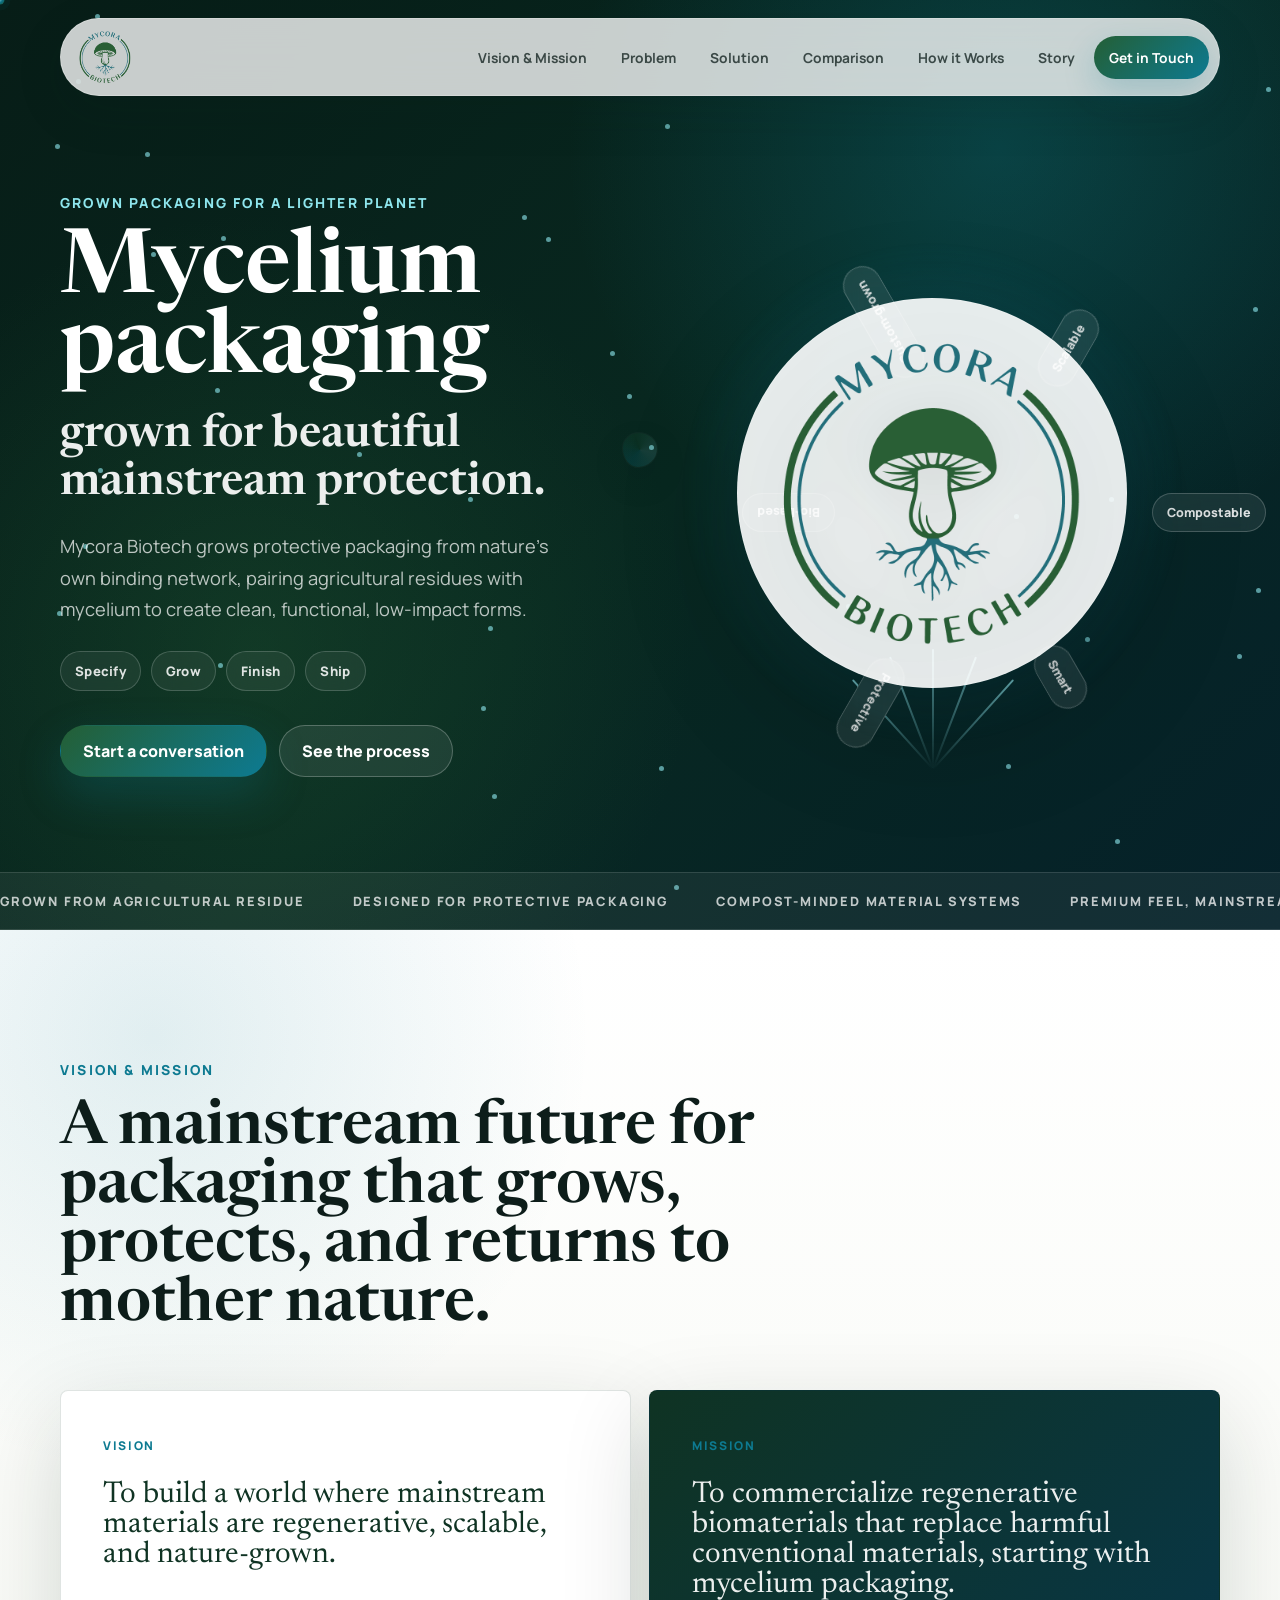
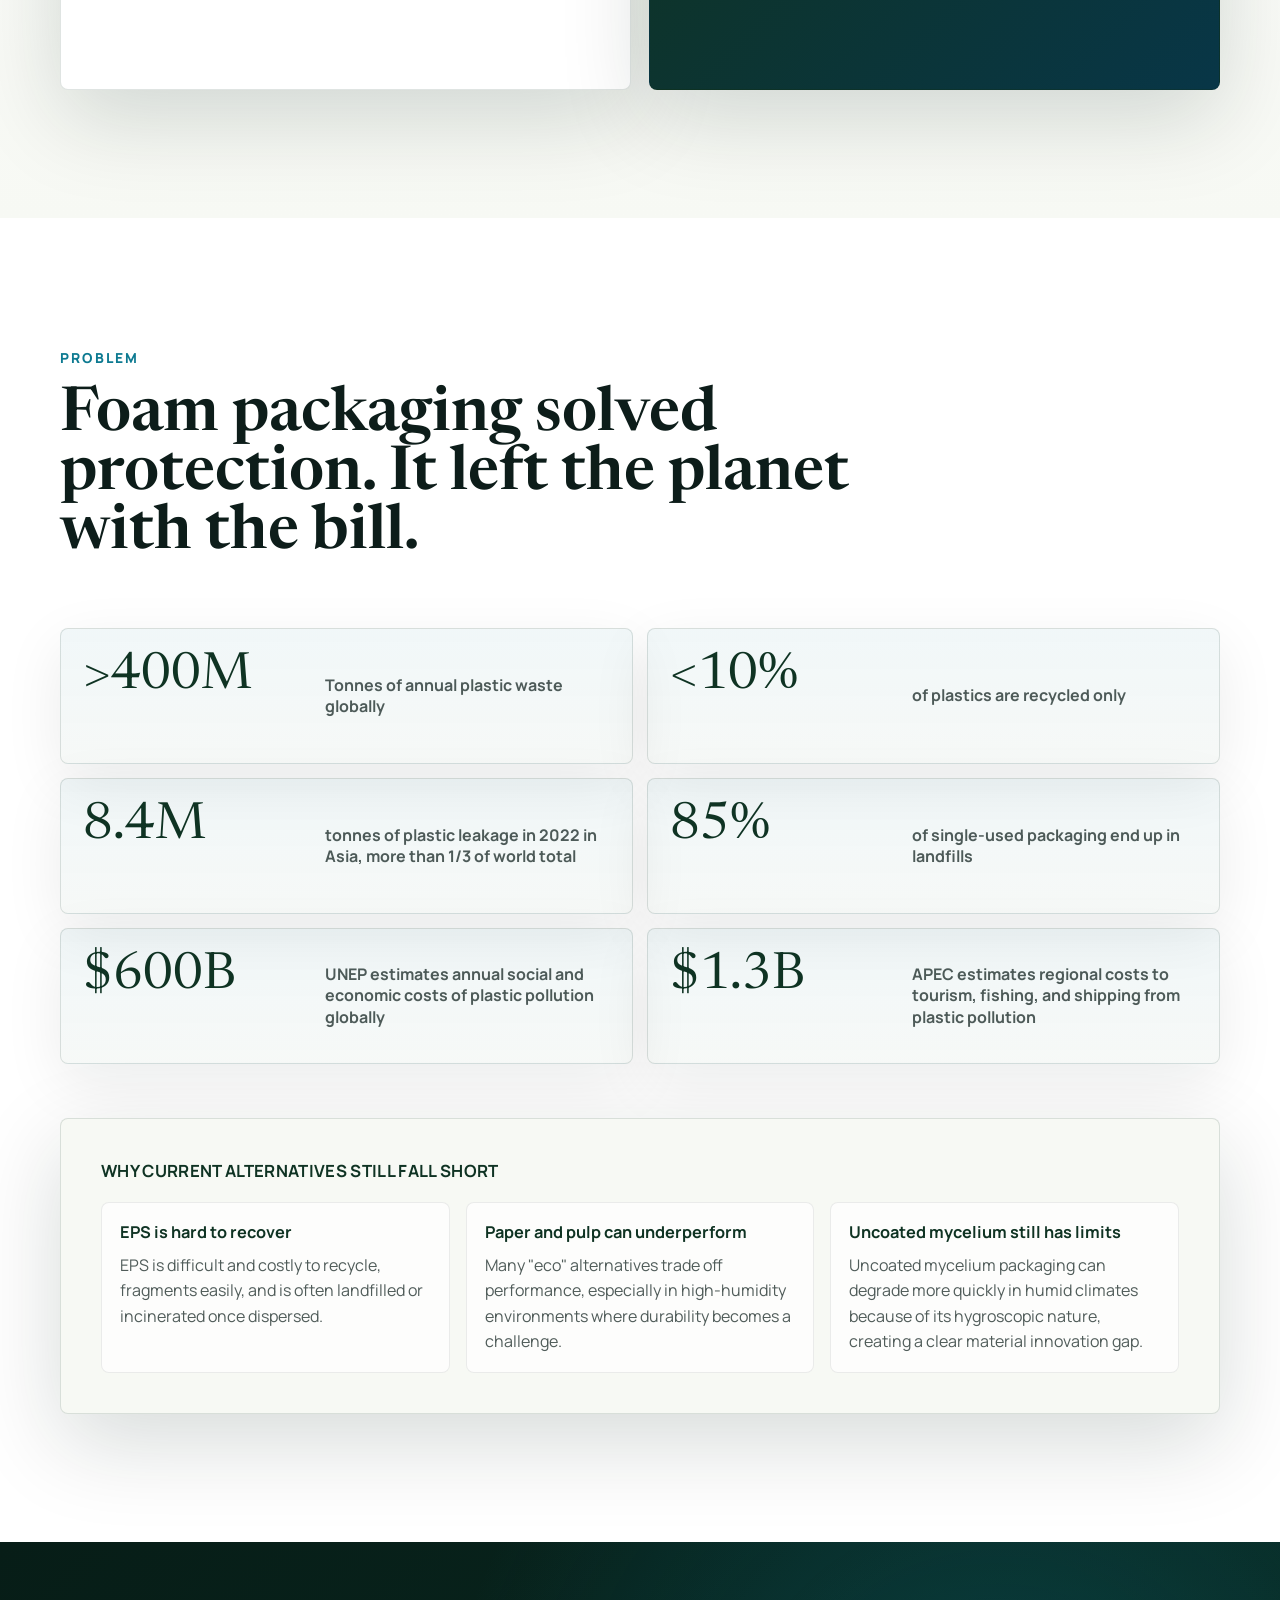
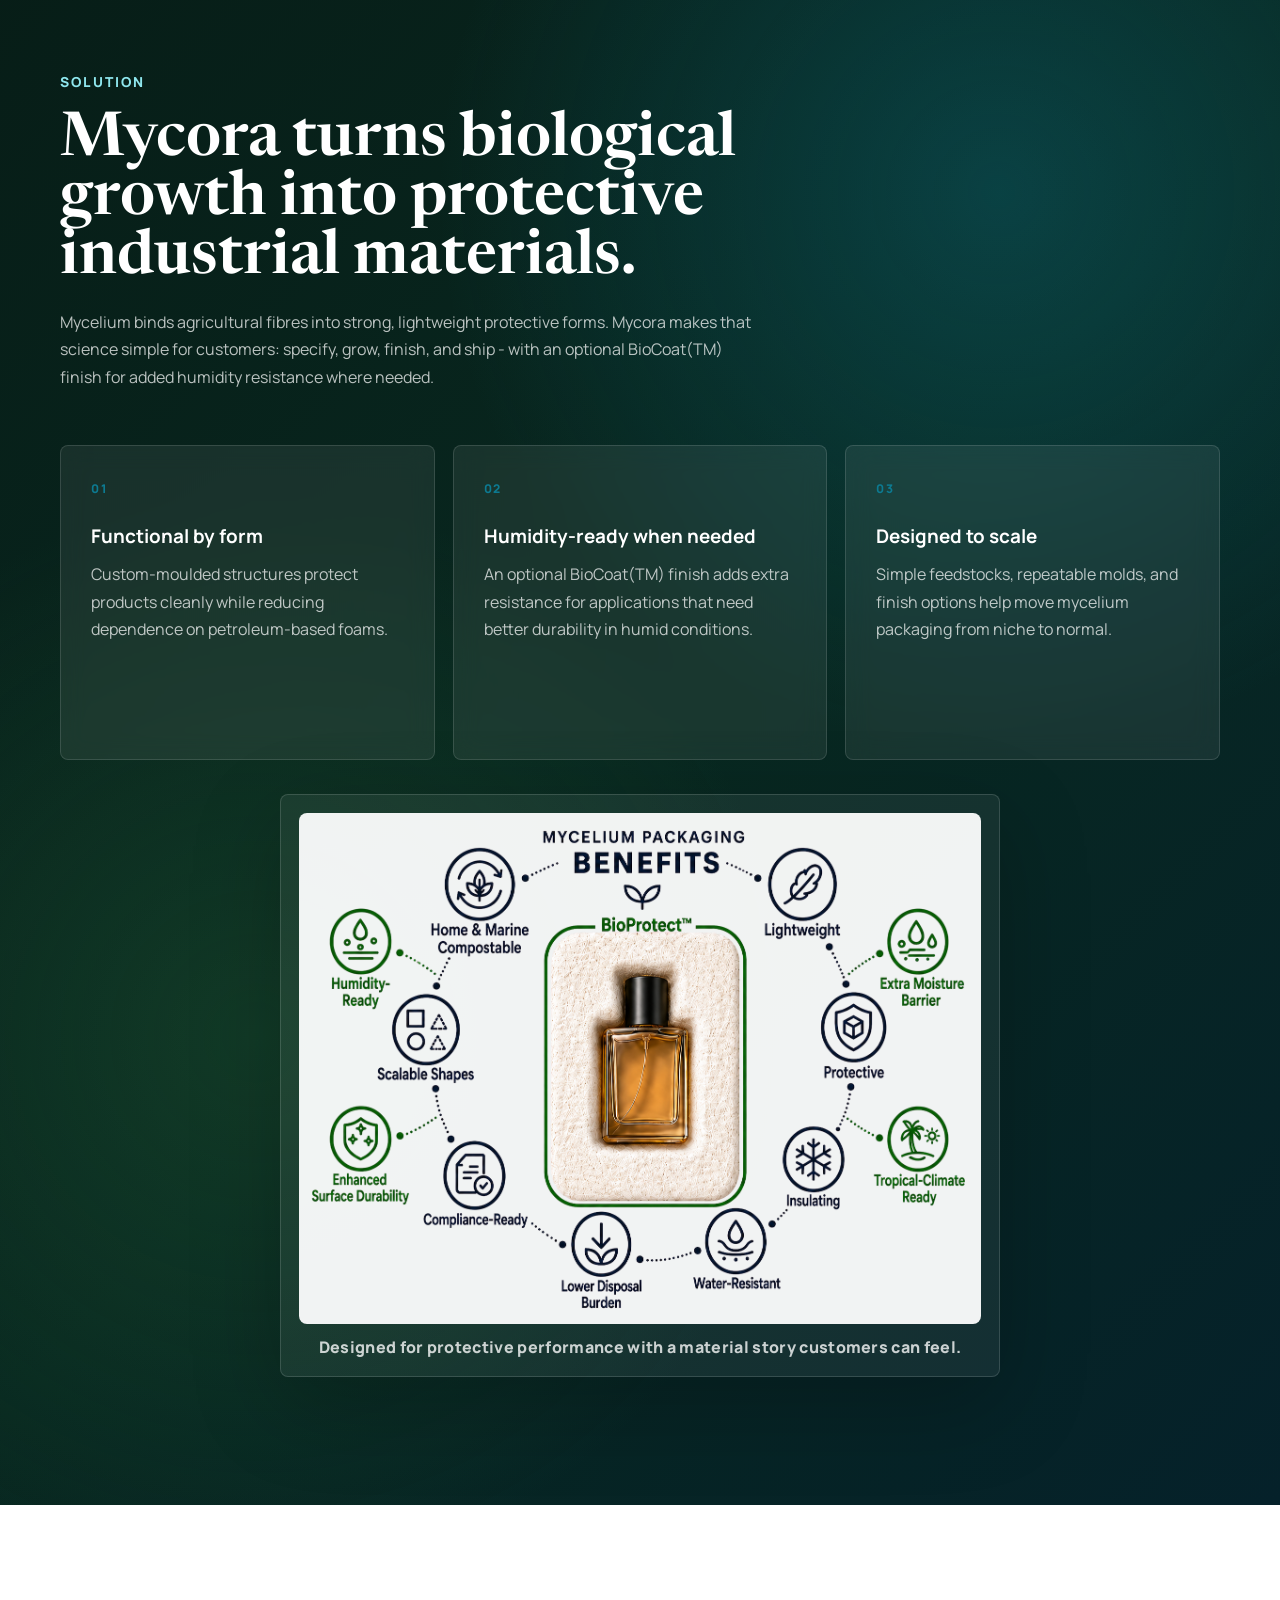
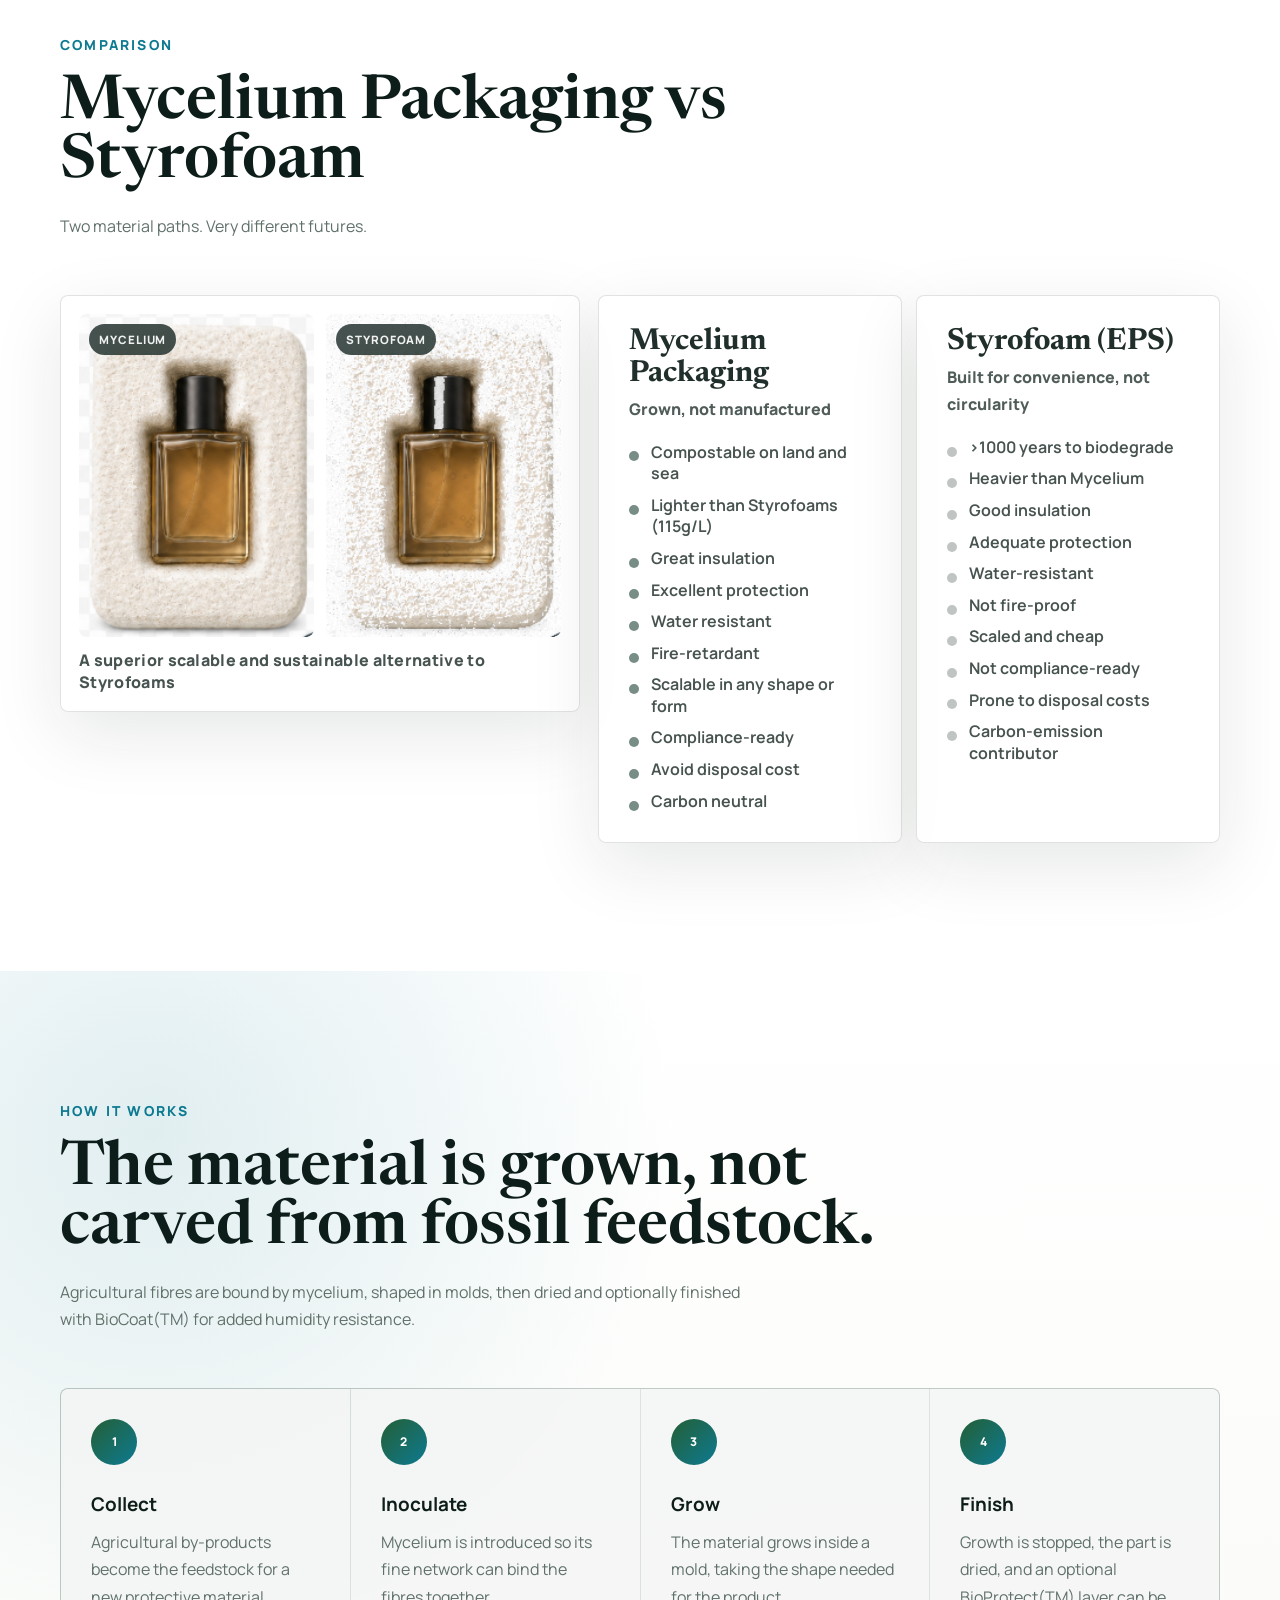
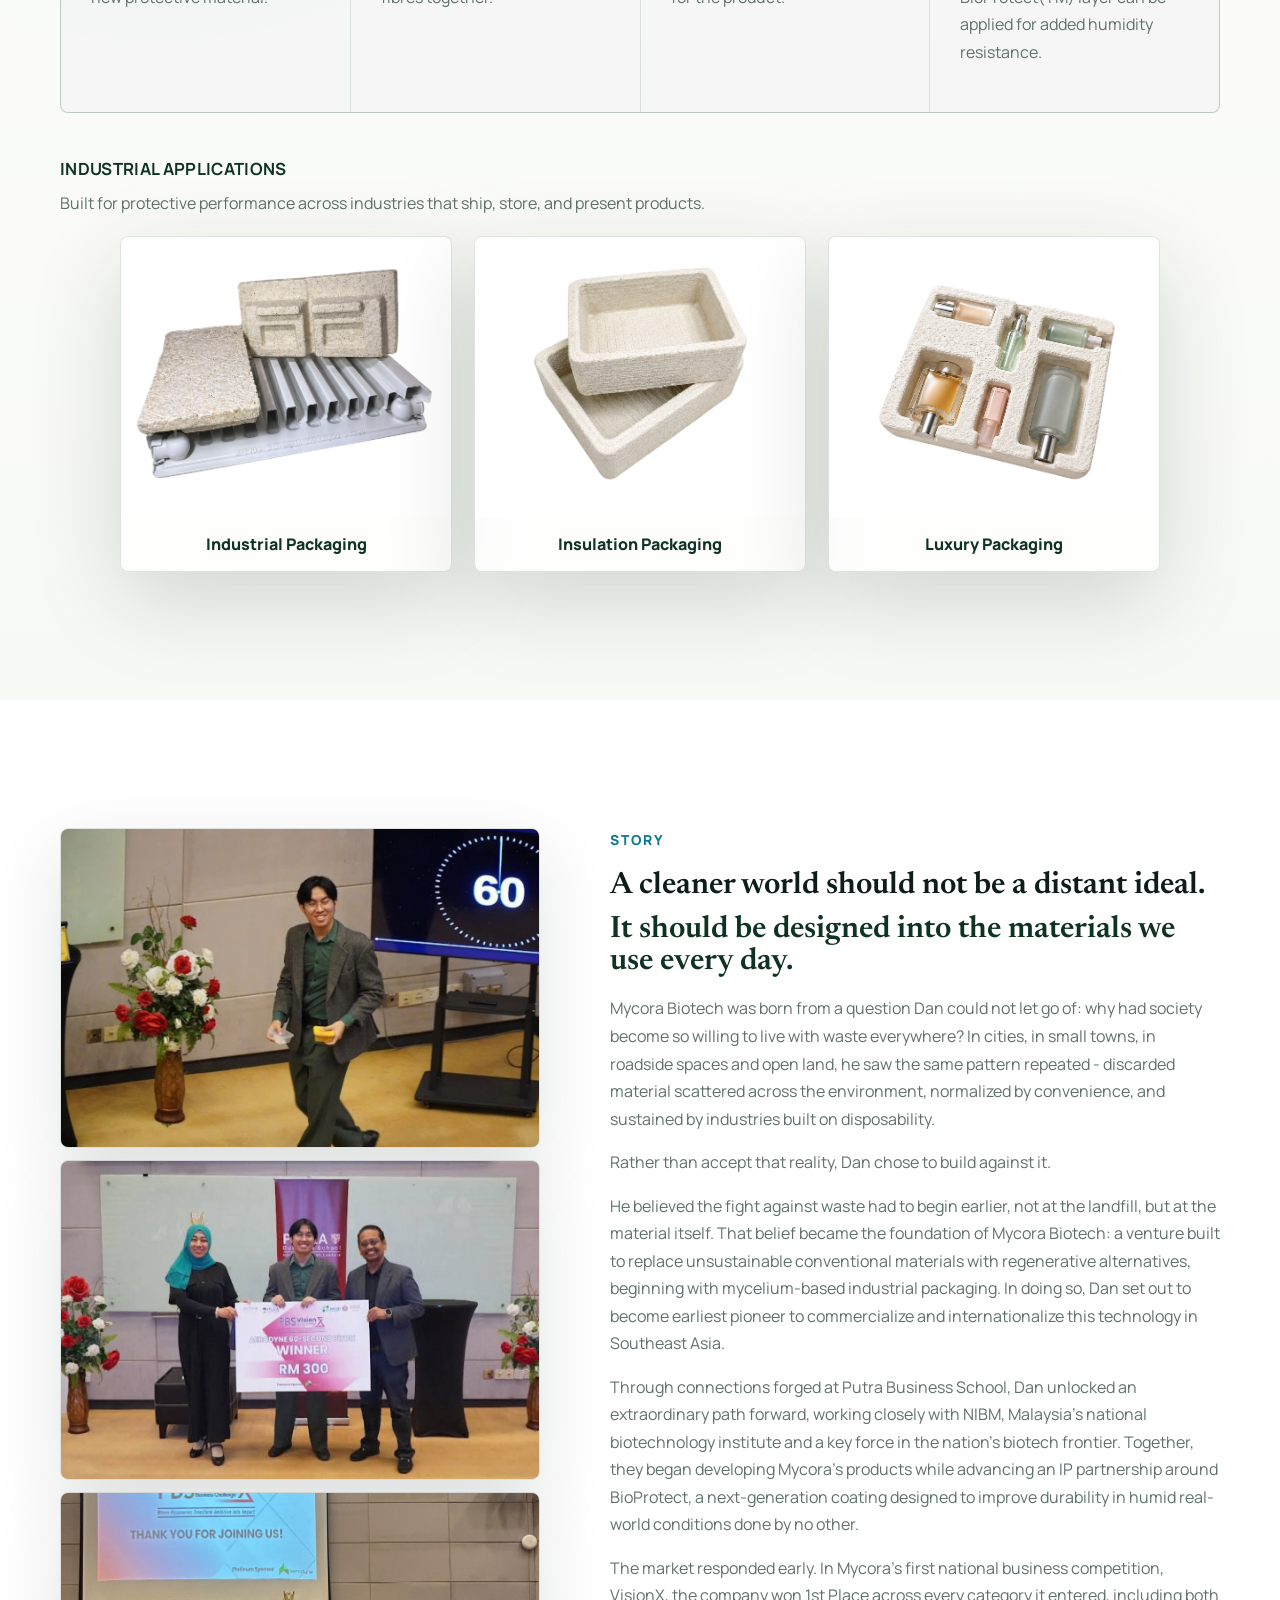
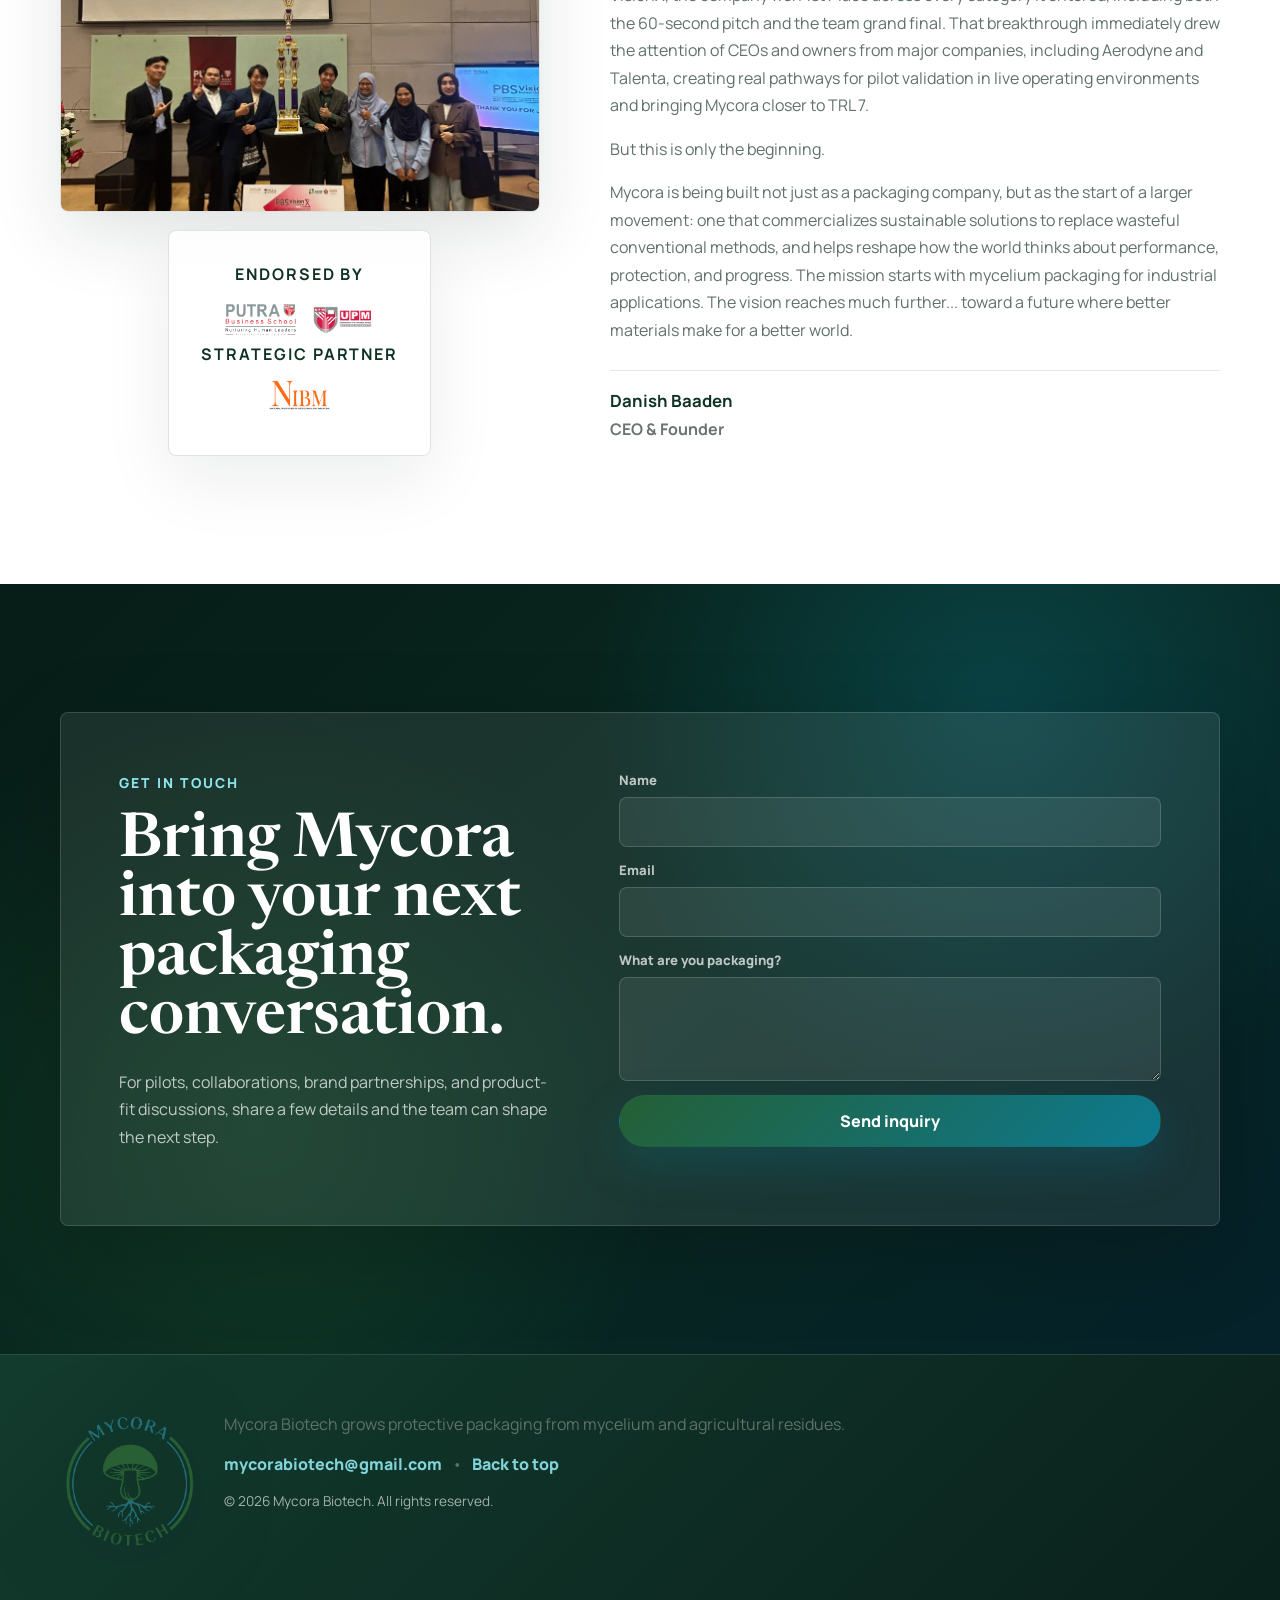
==== commit 669336b1: "Update website content and assets" ====
--- a/website/index.html
+++ b/website/index.html
@@ -121,18 +121,9 @@
       </section>
 
       <section id="problem" class="section section-white problem-section">
-        <div class="split">
-          <div class="reveal">
-            <p class="eyebrow">Problem</p>
-            <h2>Foam packaging solved protection. It left the planet with the bill.</h2>
-          </div>
-          <div class="problem-copy reveal reveal-delay-1">
-            <p>
-              Conventional protective foams are cheap, familiar, and hard to replace, which is exactly why they remain
-              everywhere. For brands trying to lower waste without compromising unboxing, cushioning, or reliability,
-              sustainable materials still need to feel premium and behave predictably.
-            </p>
-          </div>
+        <div class="section-heading reveal">
+          <p class="eyebrow">Problem</p>
+          <h2>Foam packaging solved protection. It left the planet with the bill.</h2>
         </div>
         <div class="problem-grid reveal reveal-delay-2" aria-label="Plastic waste impact highlights">
           <article class="impact-card">
@@ -228,66 +219,9 @@
 
         <div class="solution-media reveal reveal-delay-2">
           <figure class="diagram-figure">
-            <img src="assets/mycelium-diagram.png" alt="Mycelium packaging benefits diagram" />
+            <img src="assets/mycelium-benefits-transparent.png" alt="Mycelium packaging benefits diagram" />
             <figcaption>Designed for protective performance with a material story customers can feel.</figcaption>
           </figure>
-        </div>
-      </section>
-
-      <section id="how" class="section section-light process-section">
-        <div class="section-heading reveal">
-          <p class="eyebrow">How it Works</p>
-          <h2>The material is grown, not carved from fossil feedstock.</h2>
-          <p class="subline">
-            Agricultural fibres are bound by mycelium, shaped in molds, then dried and optionally finished with BioCoat(TM)
-            for added humidity resistance.
-          </p>
-        </div>
-        <div class="process-line">
-          <article class="process-step reveal">
-            <span>1</span>
-            <h3>Collect</h3>
-            <p>Agricultural by-products become the feedstock for a new protective material.</p>
-          </article>
-          <article class="process-step reveal reveal-delay-1">
-            <span>2</span>
-            <h3>Inoculate</h3>
-            <p>Mycelium is introduced so its fine network can bind the fibres together.</p>
-          </article>
-          <article class="process-step reveal reveal-delay-2">
-            <span>3</span>
-            <h3>Grow</h3>
-            <p>The material grows inside a mold, taking the shape needed for the product.</p>
-          </article>
-          <article class="process-step reveal reveal-delay-3">
-            <span>4</span>
-            <h3>Finish</h3>
-            <p>
-              Growth is stopped, the part is dried, and an optional BioProtect(TM) layer can be applied for added humidity
-              resistance.
-            </p>
-          </article>
-        </div>
-
-        <div class="apps-block reveal reveal-delay-2">
-          <div class="apps-head">
-            <h3>Industrial Applications</h3>
-            <p>Built for protective performance across industries that ship, store, and present products.</p>
-          </div>
-          <div class="apps-grid" aria-label="Industrial applications">
-            <article class="app-card">
-              <img src="assets/Protective packaging.png" alt="Protective packaging example" />
-              <span>Protective Packaging</span>
-            </article>
-            <article class="app-card">
-              <img src="assets/Insulation packaging.png" alt="Insulation packaging example" />
-              <span>Insulation Packaging</span>
-            </article>
-            <article class="app-card">
-              <img src="assets/Luxury packaging.png" alt="Luxury packaging example" />
-              <span>Luxury Packaging</span>
-            </article>
-          </div>
         </div>
       </section>
 
@@ -349,6 +283,63 @@
         </div>
       </section>
 
+      <section id="how" class="section section-light process-section">
+        <div class="section-heading reveal">
+          <p class="eyebrow">How it Works</p>
+          <h2>The material is grown, not carved from fossil feedstock.</h2>
+          <p class="subline">
+            Agricultural fibres are bound by mycelium, shaped in molds, then dried and optionally finished with BioCoat(TM)
+            for added humidity resistance.
+          </p>
+        </div>
+        <div class="process-line">
+          <article class="process-step reveal">
+            <span>1</span>
+            <h3>Collect</h3>
+            <p>Agricultural by-products become the feedstock for a new protective material.</p>
+          </article>
+          <article class="process-step reveal reveal-delay-1">
+            <span>2</span>
+            <h3>Inoculate</h3>
+            <p>Mycelium is introduced so its fine network can bind the fibres together.</p>
+          </article>
+          <article class="process-step reveal reveal-delay-2">
+            <span>3</span>
+            <h3>Grow</h3>
+            <p>The material grows inside a mold, taking the shape needed for the product.</p>
+          </article>
+          <article class="process-step reveal reveal-delay-3">
+            <span>4</span>
+            <h3>Finish</h3>
+            <p>
+              Growth is stopped, the part is dried, and an optional BioProtect(TM) layer can be applied for added humidity
+              resistance.
+            </p>
+          </article>
+        </div>
+
+        <div class="apps-block reveal reveal-delay-2">
+          <div class="apps-head">
+            <h3>Industrial Applications</h3>
+            <p>Built for protective performance across industries that ship, store, and present products.</p>
+          </div>
+          <div class="apps-grid" aria-label="Industrial applications">
+            <article class="app-card">
+              <img src="assets/industrial-packaging.png" alt="Industrial packaging example" />
+              <span>Industrial Packaging</span>
+            </article>
+            <article class="app-card">
+              <img src="assets/insulation-packaging.png" alt="Insulation packaging example" />
+              <span>Insulation Packaging</span>
+            </article>
+            <article class="app-card">
+              <img src="assets/luxury-packaging.png" alt="Luxury packaging example" />
+              <span>Luxury Packaging</span>
+            </article>
+          </div>
+        </div>
+      </section>
+
       <section id="story" class="section section-white story-section">
         <div class="story-layout story-long">
           <div class="story-visual reveal">
@@ -430,15 +421,6 @@
             <p>
               For pilots, collaborations, brand partnerships, and product-fit discussions, share a few details and the
               team can shape the next step.
-            </p>
-            <div class="contact-notes" aria-label="Contact notes">
-              <span>Typical reply: within 24 hours</span>
-              <span>Share: product size, drop risk, humidity exposure</span>
-              <span>Optional: BioCoat or BioProtect requirement</span>
-              <span>Confidential: details used only to respond</span>
-            </div>
-            <p class="contact-direct">
-              Prefer email? <a href="mailto:hello@mycora.biotech">hello@mycora.biotech</a>
             </p>
           </div>
           <form class="contact-form" action="mailto:hello@mycora.biotech" method="post" enctype="text/plain">
@@ -460,6 +442,21 @@
       </section>
     </main>
 
+    <footer class="site-footer">
+      <div class="footer-inner">
+        <img class="footer-mark" src="assets/mycora-logo.png" alt="Mycora Biotech" />
+        <div class="footer-meta">
+          <p>Mycora Biotech grows protective packaging from mycelium and agricultural residues.</p>
+          <p class="footer-links">
+            <a href="mailto:mycorabiotech@gmail.com">mycorabiotech@gmail.com</a>
+            <span aria-hidden="true">•</span>
+            <a href="#top">Back to top</a>
+          </p>
+          <p class="footer-small">© <span id="year"></span> Mycora Biotech. All rights reserved.</p>
+        </div>
+      </div>
+    </footer>
+
     <script src="script.js"></script>
   </body>
 </html>
--- a/website/styles.css
+++ b/website/styles.css
@@ -303,6 +303,7 @@
   flex-wrap: wrap;
   gap: 12px;
   margin-top: 34px;
+  margin-bottom: 18px;
 }
 
 .button {
@@ -469,6 +470,7 @@
   position: relative;
   z-index: 2;
   overflow: hidden;
+  margin-top: 24px;
   margin-inline: calc(max(24px, (100vw - 1160px) / 2) * -1);
   border-top: 1px solid rgba(255, 255, 255, 0.12);
   border-bottom: 1px solid rgba(255, 255, 255, 0.12);
@@ -512,6 +514,11 @@
   box-shadow: var(--shadow);
 }
 
+.vision-section .statement-card {
+  min-height: 300px;
+  padding: clamp(22px, 4vw, 42px);
+}
+
 .statement-card span,
 .feature-icon,
 .process-step span {
@@ -532,6 +539,10 @@
   line-height: 1;
 }
 
+.vision-section .statement-card p {
+  font-size: clamp(1.3rem, 2.35vw, 2.4rem);
+}
+
 .statement-card.dark-card {
   color: var(--white);
   background: linear-gradient(135deg, var(--green-dark), #083647);
@@ -662,7 +673,7 @@
 .solution-media {
   margin-top: 34px;
   display: grid;
-  justify-content: end;
+  justify-content: center;
 }
 
 .solution-compare {
@@ -927,6 +938,7 @@
   display: grid;
   gap: 12px;
   width: min(720px, 100%);
+  margin-inline: auto;
   padding: 18px;
   border: 1px solid rgba(255, 255, 255, 0.14);
   border-radius: 8px;
@@ -944,6 +956,7 @@
   color: rgba(255, 255, 255, 0.78);
   font-weight: 800;
   letter-spacing: 0.02em;
+  text-align: center;
 }
 
 .apps-block {
@@ -966,7 +979,9 @@
 .apps-grid {
   display: grid;
   grid-template-columns: repeat(3, minmax(0, 1fr));
-  gap: 14px;
+  gap: 22px;
+  max-width: 1040px;
+  margin-inline: auto;
 }
 
 .app-card {
@@ -976,6 +991,7 @@
   background: rgba(255, 255, 255, 0.8);
   box-shadow: var(--shadow);
   transition: transform 0.28s var(--ease);
+  text-align: center;
 }
 
 .app-card:hover {
@@ -984,8 +1000,8 @@
 
 .app-card img {
   width: 100%;
-  height: 220px;
-  object-fit: cover;
+  height: 280px;
+  object-fit: contain;
   background: #fff;
 }
 
@@ -998,7 +1014,10 @@
 
 .story-endorse {
   margin-top: 18px;
-  padding: 18px;
+  padding: 32px;
+  max-width: 460px;
+  margin-inline: auto;
+  text-align: center;
   border: 1px solid rgba(13, 29, 26, 0.12);
   border-radius: 8px;
   background: rgba(255, 255, 255, 0.86);
@@ -1008,13 +1027,13 @@
 .story-endorse h3 {
   margin: 0 0 12px;
   color: var(--green-dark);
-  font-size: 0.9rem;
+  font-size: 1rem;
   letter-spacing: 0.12em;
   text-transform: uppercase;
 }
 
 .endorse-sub {
-  margin-top: 18px;
+  margin-top: 22px;
 }
 
 .logo-row {
@@ -1024,11 +1043,15 @@
   align-items: center;
 }
 
-.logo-row img {
-  height: 34px;
+.story-endorse .logo-row img {
+  height: 46px;
   width: auto;
   object-fit: contain;
   filter: saturate(1.05) contrast(1.05);
+}
+
+.story-endorse .logo-row {
+  justify-content: center;
 }
 
 .contact-notes {
@@ -1308,6 +1331,7 @@
   .hero-grid {
     min-height: auto;
     padding-bottom: 48px;
+    gap: 92px;
   }
 
   .hero-stage {
@@ -1327,7 +1351,7 @@
   }
 
   .solution-media {
-    justify-content: start;
+    justify-content: center;
   }
 
   .insert-grid {
@@ -1421,3 +1445,60 @@
     transition-duration: 0.01ms !important;
   }
 }
+
+.site-footer {
+  padding: 56px max(24px, calc((100vw - 1160px) / 2));
+  border-top: 1px solid rgba(255, 255, 255, 0.12);
+  background: linear-gradient(135deg, rgba(9, 51, 37, 0.96), rgba(5, 29, 23, 0.98));
+  color: rgba(255, 255, 255, 0.78);
+}
+
+.footer-inner {
+  display: grid;
+  grid-template-columns: 140px 1fr;
+  gap: 24px;
+  align-items: start;
+}
+
+.footer-mark {
+  width: 100%;
+  max-width: 140px;
+  height: auto;
+  filter: drop-shadow(0 18px 50px rgba(0, 0, 0, 0.28));
+}
+
+.footer-meta p {
+  margin: 0;
+}
+
+.footer-meta p + p {
+  margin-top: 12px;
+}
+
+.footer-links {
+  display: flex;
+  flex-wrap: wrap;
+  gap: 10px;
+  align-items: center;
+}
+
+.footer-links a {
+  color: rgba(142, 230, 237, 0.9);
+  font-weight: 850;
+  text-decoration: none;
+}
+
+.footer-links a:hover {
+  text-decoration: underline;
+}
+
+.footer-small {
+  font-size: 0.85rem;
+  color: rgba(255, 255, 255, 0.62);
+}
+
+@media (max-width: 980px) {
+  .footer-inner {
+    grid-template-columns: 1fr;
+  }
+}
